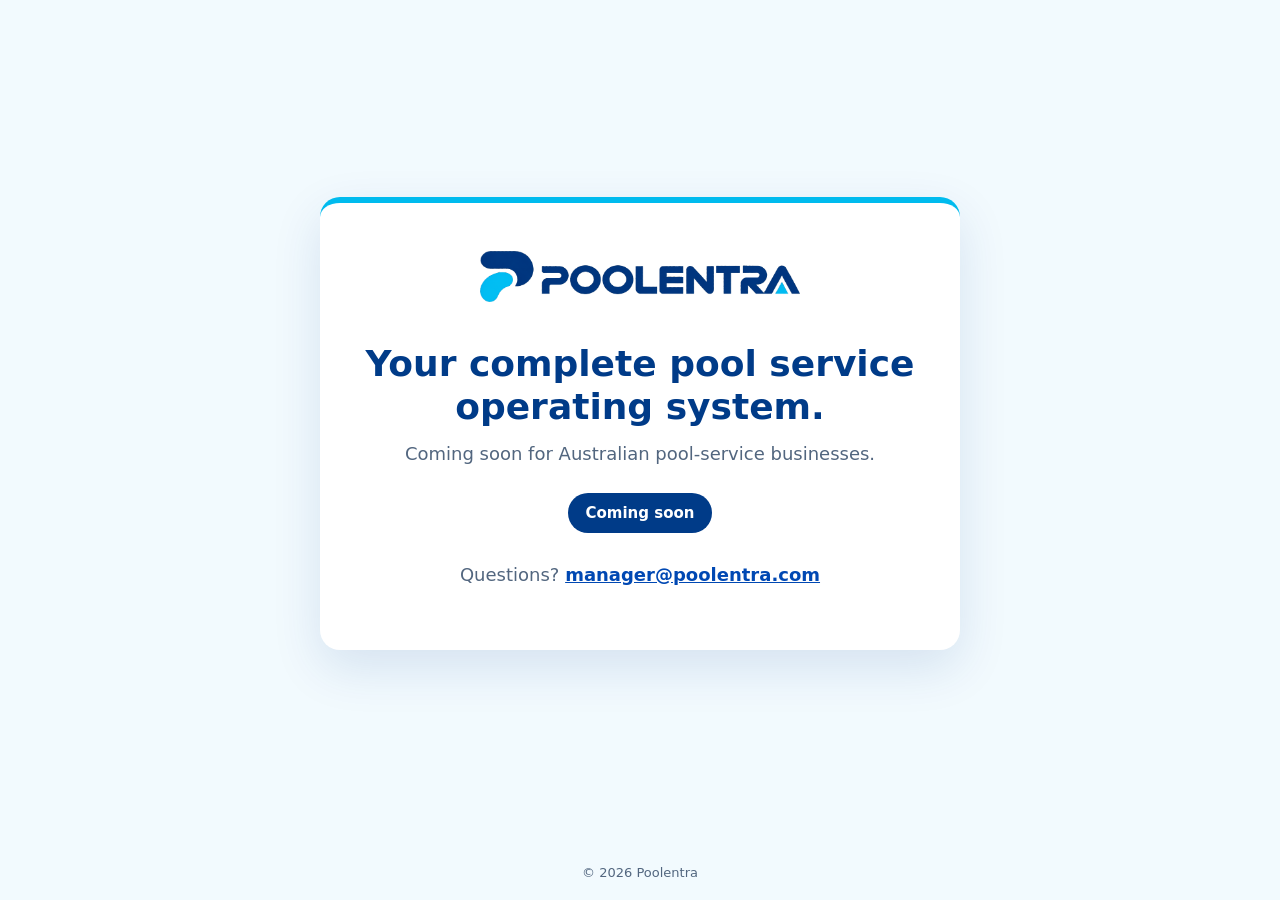
==== index.html @ ff0cc48a "Coming-soon page for poolentra.com.au Co-Authored-By: Claude Opus 5.5 <noreply@anthropic.com>" ====
<!doctype html>
<html lang="en-AU">
  <head>
    <meta charset="utf-8" />
    <meta name="viewport" content="width=device-width, initial-scale=1" />
    <meta name="robots" content="noindex, nofollow" />
    <title>Poolentra — Coming soon</title>
    <meta
      name="description"
      content="Poolentra, the complete pool service operating system, is coming soon for Australian pool-service businesses."
    />
    <link rel="icon" type="image/png" href="poolentra-favicon.png" />
    <style>
      :root {
        --navy: #003b88;
        --blue: #0048b3;
        --cyan: #00bbee;
        --ink: #132743;
        --muted: #52667f;
        --mist: #f2fafe;
        --white: #fff;
      }
      * {
        box-sizing: border-box;
      }
      html,
      body {
        height: 100%;
      }
      body {
        margin: 0;
        color: var(--ink);
        background: var(--mist);
        font-family: Inter, ui-sans-serif, system-ui, -apple-system, BlinkMacSystemFont,
          'Segoe UI', sans-serif;
        line-height: 1.6;
        display: flex;
        flex-direction: column;
      }
      main {
        flex: 1;
        display: flex;
        align-items: center;
        justify-content: center;
        padding: 40px 16px;
      }
      .card {
        width: 100%;
        max-width: 640px;
        background: var(--white);
        border-radius: 20px;
        border-top: 6px solid var(--cyan);
        box-shadow: 0 18px 50px rgba(0, 59, 136, 0.12);
        padding: 48px 40px;
        text-align: center;
      }
      .logo {
        width: 100%;
        max-width: 320px;
        height: auto;
      }
      h1 {
        color: var(--navy);
        font-size: clamp(26px, 5vw, 36px);
        line-height: 1.2;
        margin: 32px 0 12px;
      }
      p {
        margin: 0 0 12px;
        font-size: 18px;
        color: var(--muted);
      }
      .soon {
        display: inline-block;
        margin: 12px 0 28px;
        padding: 8px 18px;
        border-radius: 999px;
        background: var(--navy);
        color: var(--white);
        font-weight: 700;
        font-size: 15px;
      }
      a {
        color: var(--blue);
        font-weight: 700;
      }
      a:focus-visible {
        outline: 3px solid var(--cyan);
        outline-offset: 3px;
      }
      footer {
        text-align: center;
        font-size: 13px;
        color: var(--muted);
        padding: 16px;
      }
      @media (max-width: 480px) {
        .card {
          padding: 36px 22px;
        }
        p {
          font-size: 16px;
        }
      }
    </style>
  </head>
  <body>
    <main>
      <div class="card">
        <img class="logo" src="poolentra-logo.png" alt="Poolentra" width="1976" height="314" />
        <h1>Your complete pool service operating system.</h1>
        <p>Coming soon for Australian pool-service businesses.</p>
        <span class="soon">Coming soon</span>
        <p>Questions? <a href="mailto:manager@poolentra.com">manager@poolentra.com</a></p>
      </div>
    </main>
    <footer>© 2026 Poolentra</footer>
  </body>
</html>
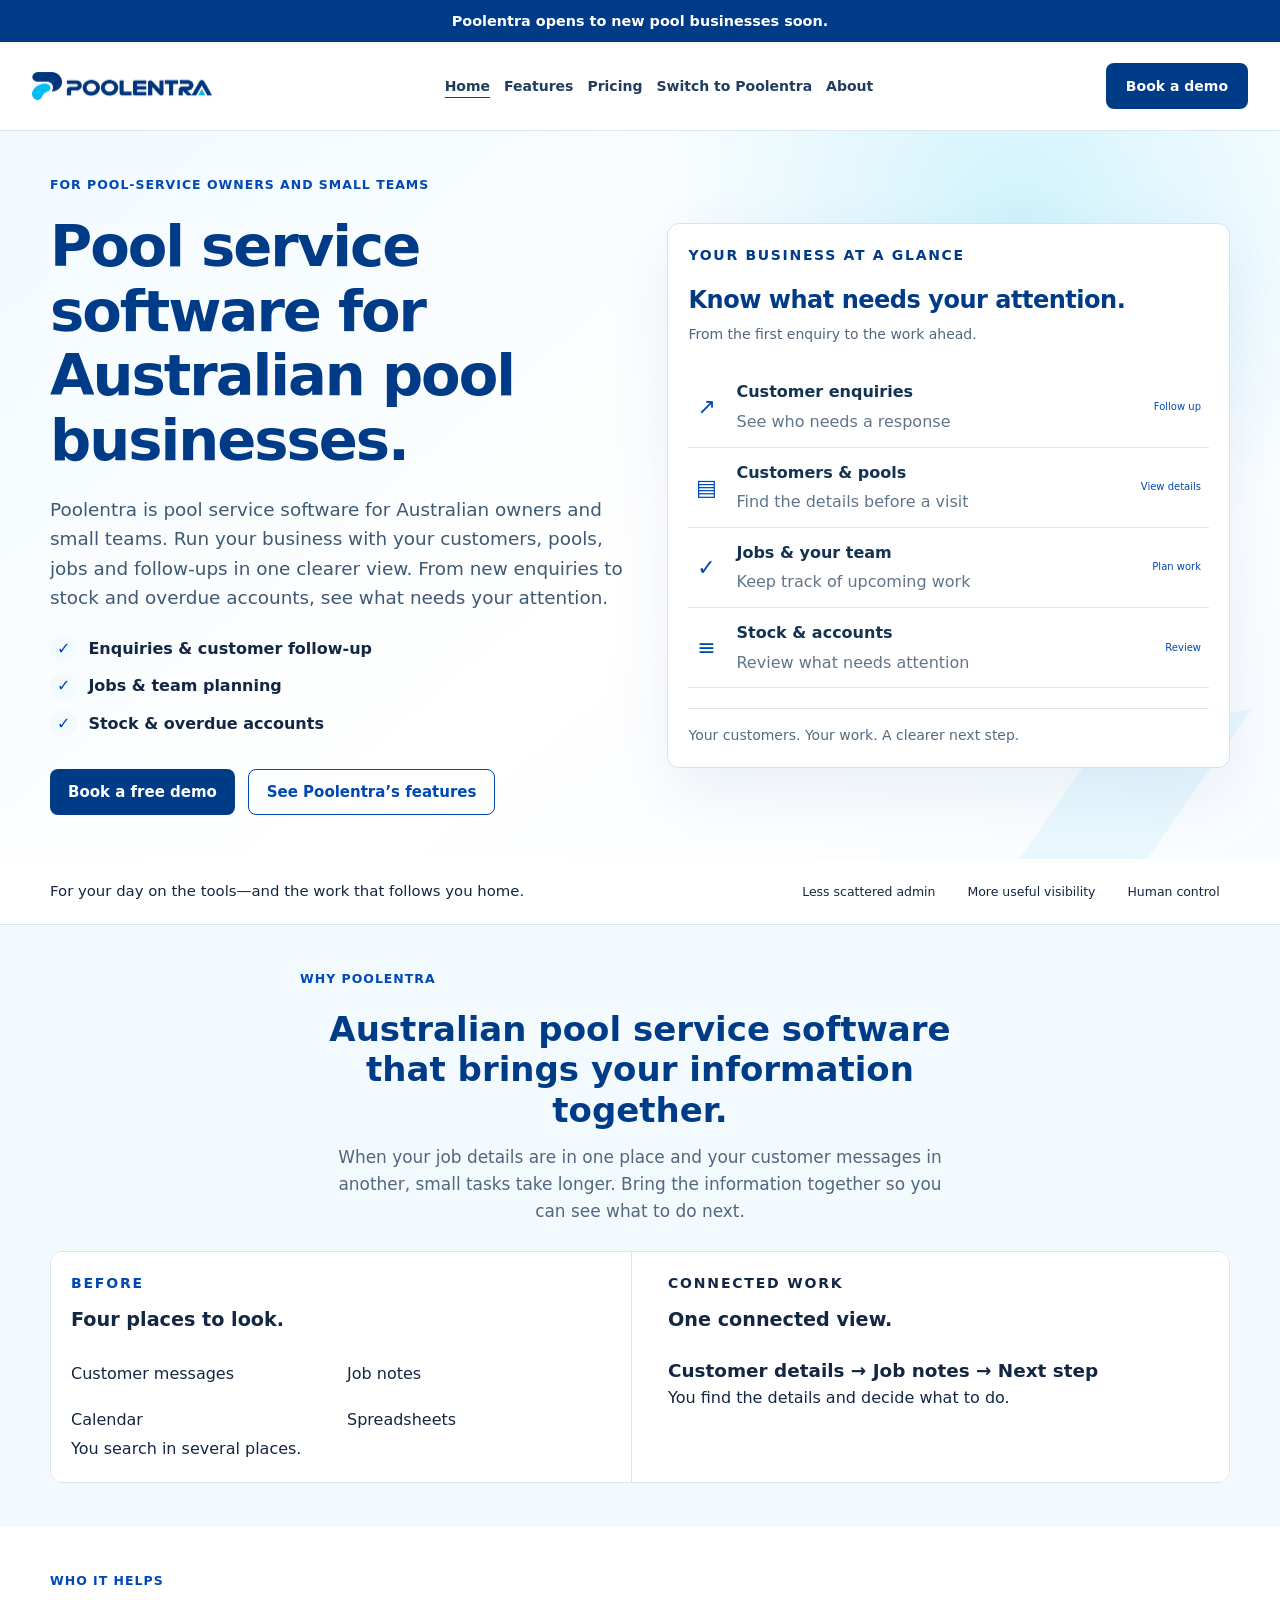
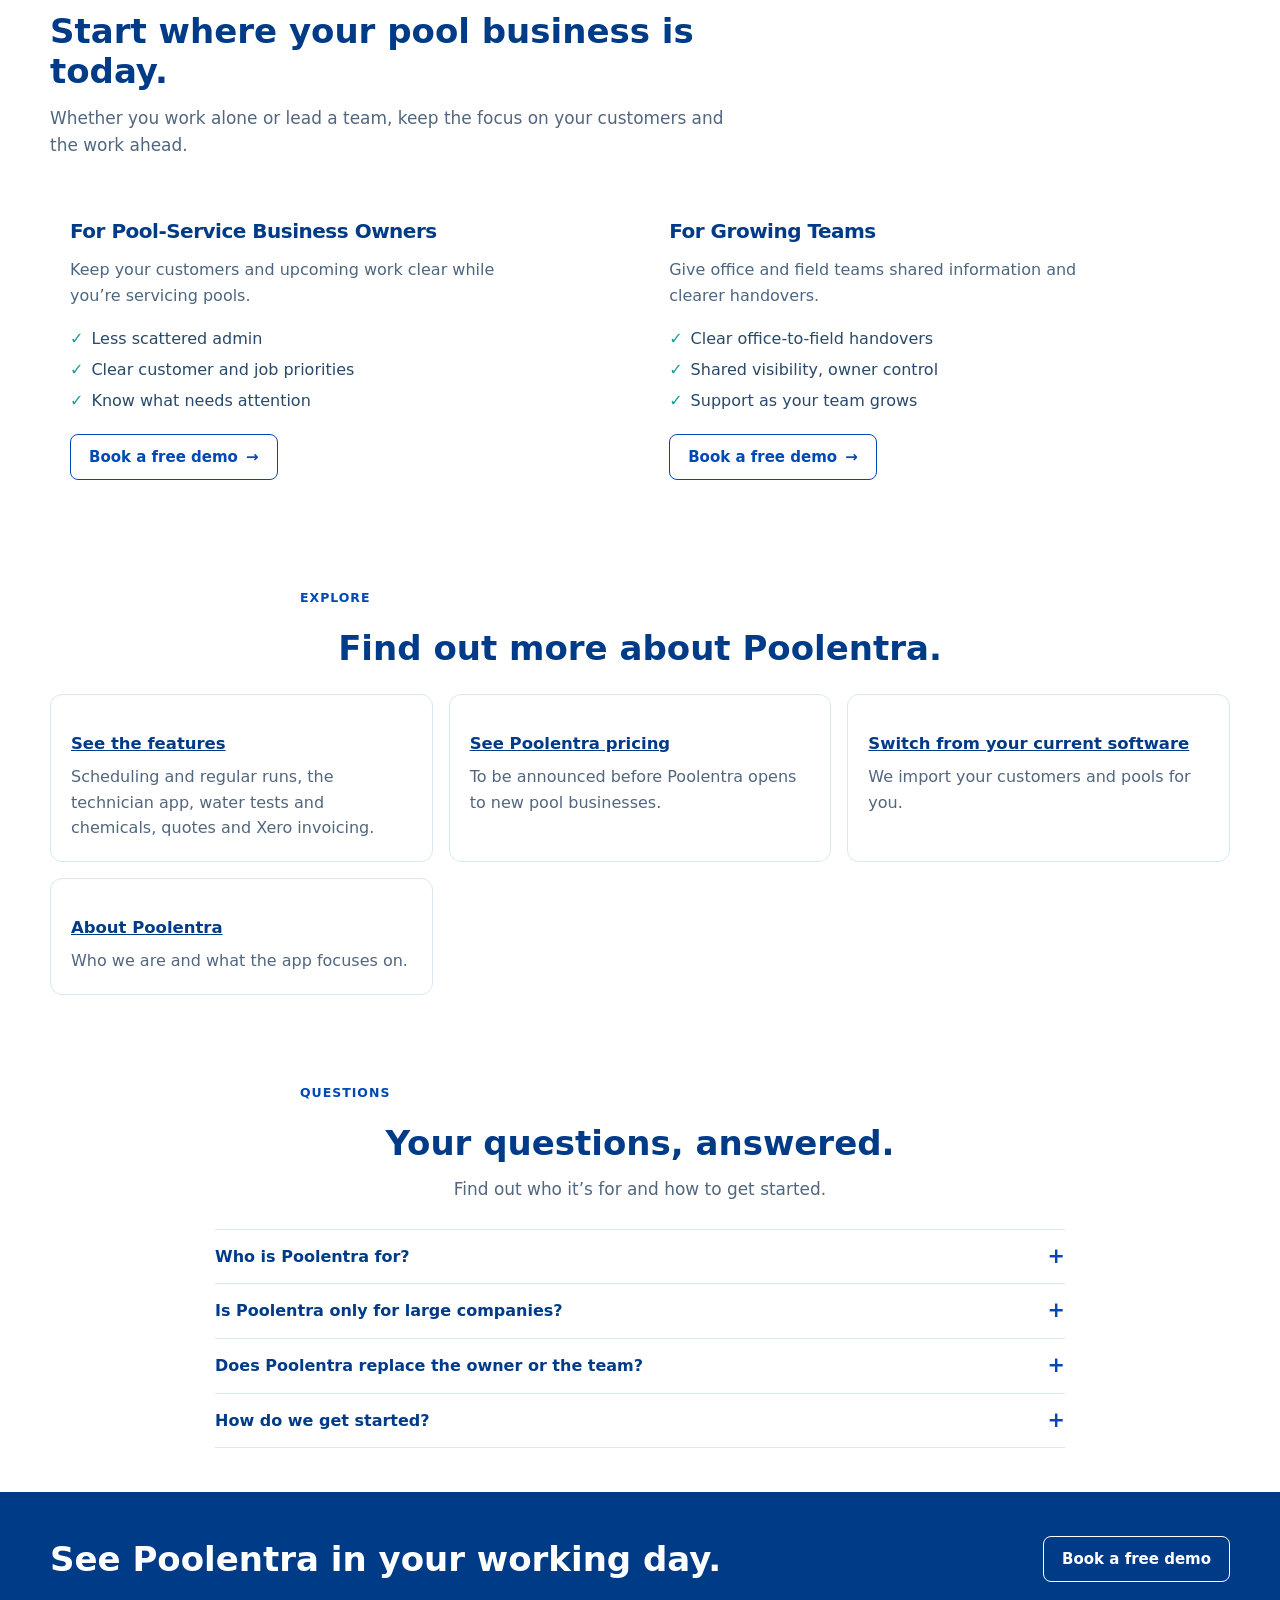
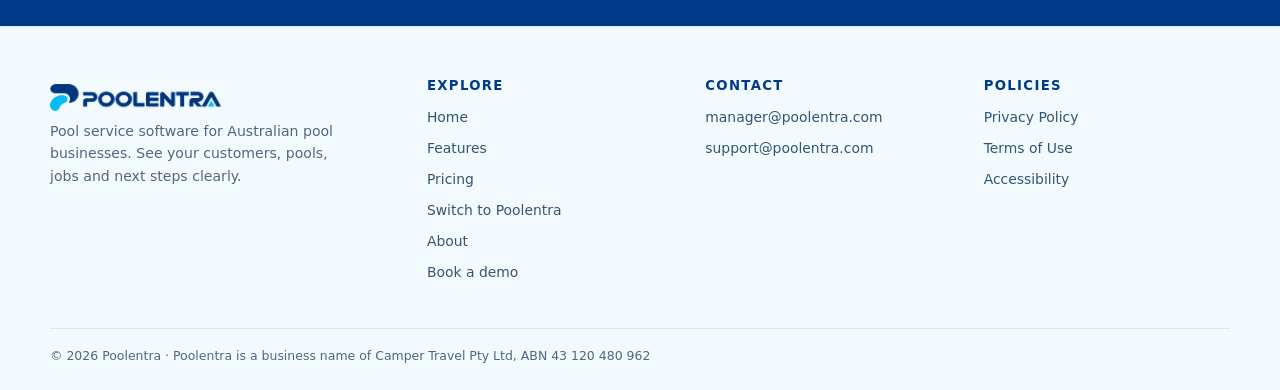
==== commit d9b669d9: "Publish the Poolentra sales website (poolverse-core PR 557) Replaces the coming-soon page with the p" ====
--- a/index.html
+++ b/index.html
@@ -1,119 +1 @@
-<!doctype html>
-<html lang="en-AU">
-  <head>
-    <meta charset="utf-8" />
-    <meta name="viewport" content="width=device-width, initial-scale=1" />
-    <meta name="robots" content="noindex, nofollow" />
-    <title>Poolentra — Coming soon</title>
-    <meta
-      name="description"
-      content="Poolentra, the complete pool service operating system, is coming soon for Australian pool-service businesses."
-    />
-    <link rel="icon" type="image/png" href="poolentra-favicon.png" />
-    <style>
-      :root {
-        --navy: #003b88;
-        --blue: #0048b3;
-        --cyan: #00bbee;
-        --ink: #132743;
-        --muted: #52667f;
-        --mist: #f2fafe;
-        --white: #fff;
-      }
-      * {
-        box-sizing: border-box;
-      }
-      html,
-      body {
-        height: 100%;
-      }
-      body {
-        margin: 0;
-        color: var(--ink);
-        background: var(--mist);
-        font-family: Inter, ui-sans-serif, system-ui, -apple-system, BlinkMacSystemFont,
-          'Segoe UI', sans-serif;
-        line-height: 1.6;
-        display: flex;
-        flex-direction: column;
-      }
-      main {
-        flex: 1;
-        display: flex;
-        align-items: center;
-        justify-content: center;
-        padding: 40px 16px;
-      }
-      .card {
-        width: 100%;
-        max-width: 640px;
-        background: var(--white);
-        border-radius: 20px;
-        border-top: 6px solid var(--cyan);
-        box-shadow: 0 18px 50px rgba(0, 59, 136, 0.12);
-        padding: 48px 40px;
-        text-align: center;
-      }
-      .logo {
-        width: 100%;
-        max-width: 320px;
-        height: auto;
-      }
-      h1 {
-        color: var(--navy);
-        font-size: clamp(26px, 5vw, 36px);
-        line-height: 1.2;
-        margin: 32px 0 12px;
-      }
-      p {
-        margin: 0 0 12px;
-        font-size: 18px;
-        color: var(--muted);
-      }
-      .soon {
-        display: inline-block;
-        margin: 12px 0 28px;
-        padding: 8px 18px;
-        border-radius: 999px;
-        background: var(--navy);
-        color: var(--white);
-        font-weight: 700;
-        font-size: 15px;
-      }
-      a {
-        color: var(--blue);
-        font-weight: 700;
-      }
-      a:focus-visible {
-        outline: 3px solid var(--cyan);
-        outline-offset: 3px;
-      }
-      footer {
-        text-align: center;
-        font-size: 13px;
-        color: var(--muted);
-        padding: 16px;
-      }
-      @media (max-width: 480px) {
-        .card {
-          padding: 36px 22px;
-        }
-        p {
-          font-size: 16px;
-        }
-      }
-    </style>
-  </head>
-  <body>
-    <main>
-      <div class="card">
-        <img class="logo" src="poolentra-logo.png" alt="Poolentra" width="1976" height="314" />
-        <h1>Your complete pool service operating system.</h1>
-        <p>Coming soon for Australian pool-service businesses.</p>
-        <span class="soon">Coming soon</span>
-        <p>Questions? <a href="mailto:manager@poolentra.com">manager@poolentra.com</a></p>
-      </div>
-    </main>
-    <footer>© 2026 Poolentra</footer>
-  </body>
-</html>
+<!DOCTYPE html><html lang="en-AU"> <head><meta charset="UTF-8"><meta name="viewport" content="width=device-width, initial-scale=1.0"><title>Pool service software for Australian pool businesses | Poolentra</title><meta name="description" content="Poolentra is pool service software for Australian pool businesses, keeping customers, pools, jobs, technicians and follow-ups in one clear view. Book a free demo to see it."><link rel="canonical" href="https://poolentra.com.au/"><meta name="theme-color" content="#003B88"><link rel="icon" type="image/png" sizes="192x192" href="/poolentra-icon-192.png"><link rel="icon" type="image/png" sizes="48x48" href="/poolentra-icon-48.png"><link rel="apple-touch-icon" sizes="180x180" href="/apple-touch-icon.png"><meta property="og:type" content="website"><meta property="og:site_name" content="Poolentra"><meta property="og:locale" content="en_AU"><meta property="og:title" content="Pool service software for Australian pool businesses | Poolentra"><meta property="og:description" content="Poolentra is pool service software for Australian pool businesses, keeping customers, pools, jobs, technicians and follow-ups in one clear view. Book a free demo to see it."><meta property="og:url" content="https://poolentra.com.au/"><meta property="og:image" content="https://poolentra.com.au/poolentra-share.png"><meta property="og:image:width" content="1200"><meta property="og:image:height" content="630"><meta property="og:image:alt" content="Poolentra: pool service software for Australian pool businesses"><meta name="twitter:card" content="summary_large_image"><meta name="twitter:title" content="Pool service software for Australian pool businesses | Poolentra"><meta name="twitter:description" content="Poolentra is pool service software for Australian pool businesses, keeping customers, pools, jobs, technicians and follow-ups in one clear view. Book a free demo to see it."><meta name="twitter:image" content="https://poolentra.com.au/poolentra-share.png"><link rel="stylesheet" href="/styles.css"><link rel="stylesheet" href="/navigation.css"><link rel="stylesheet" href="/marketing.css"><script type="application/ld+json">{"@context":"https://schema.org","@type":"WebSite","name":"Poolentra","url":"https://poolentra.com.au/"}</script><script type="application/ld+json">{"@context":"https://schema.org","@type":"Organization","name":"Poolentra","url":"https://poolentra.com.au/","logo":"https://poolentra.com.au/poolentra-icon-192.png","description":"Pool service software for Australian pool businesses: customers, pools, scheduling, technicians, chemicals, quotes and invoicing in one place.","email":"manager@poolentra.com","contactPoint":[{"@type":"ContactPoint","contactType":"sales","email":"manager@poolentra.com","areaServed":"AU","availableLanguage":"en-AU"},{"@type":"ContactPoint","contactType":"customer support","email":"support@poolentra.com","areaServed":"AU","availableLanguage":"en-AU"}],"legalName":"Camper Travel Pty Ltd","taxID":"43 120 480 962"}</script></head> <body> <a class="skip-link" href="#top">Skip to content</a> <div class="launch-notice" role="note">Poolentra opens to new pool businesses soon.</div> <header class="review-header"> <div class="review-header-inner"> <a class="review-brand" href="/" aria-label="Poolentra home"><img src="/poolentra-logo.webp" alt="Poolentra" width="180" height="28"></a> <nav class="review-nav" aria-label="Primary navigation"><a href="/" aria-current="page">Home</a><a href="/features/">Features</a><a href="/pricing/">Pricing</a><a href="/switch-to-poolentra/">Switch to Poolentra</a><a href="/about/">About</a></nav> <a class="btn btn-primary review-cta" href="/book-a-demo/">Book a demo</a> <button class="review-toggle" type="button" aria-expanded="false" aria-controls="review-mobile">Menu <span aria-hidden="true">☰</span></button> </div> <nav id="review-mobile" class="review-mobile" aria-label="Mobile navigation" hidden><a href="/" aria-current="page">Home</a><a href="/features/">Features</a><a href="/pricing/">Pricing</a><a href="/switch-to-poolentra/">Switch to Poolentra</a><a href="/about/">About</a><a class="btn btn-primary" href="/book-a-demo/">Book a demo</a></nav> </header> <main id="top">  <section class="hero"><div class="hero-grid"> <div><div class="eyebrow">For pool-service owners and small teams</div><h1>Pool service software for Australian pool businesses.</h1><p class="hero-copy">Poolentra is pool service software for Australian owners and small teams. Run your business with your customers, pools, jobs and follow-ups in one clearer view. From new enquiries to stock and overdue accounts, see what needs your attention.</p><ul class="hero-features"><li>Enquiries &amp; customer follow-up</li><li>Jobs &amp; team planning</li><li>Stock &amp; overdue accounts</li></ul><div class="hero-actions"><a class="btn btn-primary" href="/book-a-demo/">Book a free demo</a><a class="btn btn-secondary" href="/features/">See Poolentra’s features</a></div></div> <figure class="operations-graphic business-overview" aria-labelledby="operations-title"><div class="graphic-top"><span class="graphic-brand">YOUR BUSINESS AT A GLANCE</span></div><figcaption id="operations-title">Know what needs your attention.</figcaption><p class="operations-sub">From the first enquiry to the work ahead.</p><div class="overview-row"><span class="overview-icon" aria-hidden="true">↗</span><div><strong>Customer enquiries</strong><small>See who needs a response</small></div><span class="overview-pill">Follow up</span></div><div class="overview-row"><span class="overview-icon" aria-hidden="true">▤</span><div><strong>Customers &amp; pools</strong><small>Find the details before a visit</small></div><span class="overview-pill">View details</span></div><div class="overview-row"><span class="overview-icon" aria-hidden="true">✓</span><div><strong>Jobs &amp; your team</strong><small>Keep track of upcoming work</small></div><span class="overview-pill">Plan work</span></div><div class="overview-row"><span class="overview-icon" aria-hidden="true">≡</span><div><strong>Stock &amp; accounts</strong><small>Review what needs attention</small></div><span class="overview-pill">Review</span></div><div class="overview-footer">Your customers. Your work. A clearer next step.</div></figure> </div></section> <div class="trust-strip"><div class="trust-strip-inner"><p>For your day on the tools—and the work that follows you home.</p><div class="trust-list"><span>Less scattered admin</span><span>More useful visibility</span><span>Human control</span></div></div></div> <section id="why" class="soft"><div class="section-inner"><div class="section-heading center"><div class="eyebrow">Why Poolentra</div><h2>Australian pool service software that brings your information together.</h2><p>When your job details are in one place and your customer messages in another, small tasks take longer. Bring the information together so you can see what to do next.</p></div><div class="before-after professional-comparison" role="group" aria-label="Scattered information compared with a connected view"><div class="before-panel"><span class="comparison-tag">BEFORE</span><div class="info-label">Four places to look.</div><div class="scattered-items"><span>Customer messages</span><span>Job notes</span><span>Calendar</span><span>Spreadsheets</span></div><p>You search in several places.</p></div><div class="after-panel"><span class="comparison-tag">CONNECTED WORK</span><div class="info-label">One connected view.</div><div class="connected-item"><strong>Customer details → Job notes → Next step</strong></div><p>You find the details and decide what to do.</p></div></div></div></section> <section id="audiences"><div class="section-inner"><div class="section-heading"><div class="eyebrow">Who it helps</div><h2>Start where your pool business is today.</h2><p>Whether you work alone or lead a team, keep the focus on your customers and the work ahead.</p></div><div class="audience-grid"> <article class="audience-card owner" id="pool-owners"><h3>For Pool-Service Business Owners</h3><p>Keep your customers and upcoming work clear while you’re servicing pools.</p><ul><li>Less scattered admin</li><li>Clear customer and job priorities</li><li>Know what needs attention</li></ul><a class="btn btn-secondary" href="/book-a-demo/">Book a free demo <span aria-hidden="true">→</span></a></article> <article class="audience-card team" id="growing-teams"><h3>For Growing Teams</h3><p>Give office and field teams shared information and clearer handovers.</p><ul><li>Clear office-to-field handovers</li><li>Shared visibility, owner control</li><li>Support as your team grows</li></ul><a class="btn btn-secondary" href="/book-a-demo/">Book a free demo <span aria-hidden="true">→</span></a></article> </div></div></section> <section id="explore" class="soft"><div class="section-inner"><div class="section-heading center"><div class="eyebrow">Explore</div><h2>Find out more about Poolentra.</h2></div><div class="solution-grid"><article class="solution-card"><h3><a href="/features/">See the features</a></h3><p>Scheduling and regular runs, the technician app, water tests and chemicals, quotes and Xero invoicing.</p></article><article class="solution-card"><h3><a href="/pricing/">See Poolentra pricing</a></h3><p>To be announced before Poolentra opens to new pool businesses.</p></article><article class="solution-card"><h3><a href="/switch-to-poolentra/">Switch from your current software</a></h3><p>We import your customers and pools for you.</p></article><article class="solution-card"><h3><a href="/about/">About Poolentra</a></h3><p>Who we are and what the app focuses on.</p></article></div></div></section> <section id="resources"><div class="section-inner"><div class="section-heading center"><div class="eyebrow">Questions</div><h2>Your questions, answered.</h2><p>Find out who it’s for and how to get started.</p></div><div class="faq-wrap"><details><summary>Who is Poolentra for?</summary><p>If you run a pool-service business on your own or with a small team in Australia, Poolentra is built for you.</p></details><details><summary>Is Poolentra only for large companies?</summary><p>No. You can be a solo operator or run a small team. The aim is to help you keep track of your work as your business grows.</p></details><details><summary>Does Poolentra replace the owner or the team?</summary><p>No. You and your team stay in charge. The aim is to give you clearer information so you can decide what to do next.</p></details><details><summary>How do we get started?</summary><p>Book a free demo. We’ll look at how you work today, agree your data import, setup, training and start date.</p></details></div></div></section> <section class="closing-demo" aria-labelledby="closing-title"><div class="section-inner"><h2 id="closing-title">See Poolentra in your working day.</h2><a class="btn btn-secondary" href="/book-a-demo/">Book a free demo</a></div></section>  </main> <footer><div class="footer-grid"><div><a class="brand" href="/" aria-label="Poolentra home"><img class="brand-logo" src="/poolentra-logo.webp" alt="Poolentra" width="170" height="27"></a><p>Pool service software for Australian pool businesses. See your customers, pools, jobs and next steps clearly.</p></div><div><h2 class="footer-heading">Explore</h2><a href="/">Home</a><a href="/features/">Features</a><a href="/pricing/">Pricing</a><a href="/switch-to-poolentra/">Switch to Poolentra</a><a href="/about/">About</a><a href="/book-a-demo/">Book a demo</a></div><div><h2 class="footer-heading">Contact</h2><a href="mailto:manager@poolentra.com">manager@poolentra.com</a><a href="mailto:support@poolentra.com">support@poolentra.com</a></div><div><h2 class="footer-heading">Policies</h2><a href="/privacy/">Privacy Policy</a><a href="/terms/">Terms of Use</a><a href="/accessibility/">Accessibility</a></div></div><div class="footer-bottom">© 2026 Poolentra · Poolentra is a business name of Camper Travel Pty Ltd, ABN 43 120 480 962</div></footer> <script src="/site.js" defer></script> <script src="/analytics.js" defer></script> </body> </html>
--- a/styles.css
+++ b/styles.css
@@ -0,0 +1,1362 @@
+/* Recovered from the selected ChatGPT comparison site's rendered stylesheet.
+   Messaging and animation-only rules omitted; review controls added below. */
+:root {
+  --navy: #003b88;
+  --blue: #0048b3;
+  --wave: #0052d6;
+  --cyan: #00bbee;
+  --ink: #132743;
+  --muted: #52667f;
+  --mist: #f2fafe;
+  --white: #fff;
+  --line: #d8e7f3;
+  --success: #159f97;
+  --shadow: 0 22px 60px rgba(0, 59, 136, 0.12);
+  --radius-lg: 12px;
+  --radius-md: 12px;
+  --max: 1180px;
+}
+* {
+  box-sizing: border-box;
+}
+html {
+  scroll-behavior: smooth;
+}
+body {
+  margin: 0;
+  color: var(--ink);
+  background: var(--white);
+  font-family:
+    Inter,
+    ui-sans-serif,
+    system-ui,
+    -apple-system,
+    BlinkMacSystemFont,
+    'Segoe UI',
+    sans-serif;
+  font-size: 16px;
+  line-height: 1.6;
+}
+a {
+  color: inherit;
+}
+button,
+input,
+select,
+textarea {
+  font: inherit;
+}
+button,
+a {
+  -webkit-tap-highlight-color: transparent;
+}
+:focus-visible {
+  outline: 3px solid var(--cyan);
+  outline-offset: 3px;
+}
+.comparison-bar {
+  background: var(--ink);
+  color: #e9f7ff;
+  font-size: 0.84rem;
+  letter-spacing: 0.01em;
+  padding: 0.62rem 1rem;
+  text-align: center;
+}
+.comparison-bar strong {
+  color: var(--cyan);
+}
+.site-header {
+  background: rgba(255, 255, 255, 0.94);
+  border-bottom: 1px solid rgba(216, 231, 243, 0.85);
+  position: sticky;
+  top: 0;
+  z-index: 20;
+  backdrop-filter: blur(14px);
+}
+.nav-wrap {
+  align-items: center;
+  display: flex;
+  gap: 1.25rem;
+  justify-content: space-between;
+  margin: auto;
+  max-width: 1600px;
+  min-height: 76px;
+  padding: 0.8rem 1.2rem;
+}
+.brand {
+  align-items: center;
+  color: var(--navy);
+  display: inline-flex;
+  font-size: 1.05rem;
+  font-weight: 850;
+  gap: 0.7rem;
+  letter-spacing: 0.13em;
+  text-decoration: none;
+  white-space: nowrap;
+}
+.brand-logo {
+  display: block;
+  height: 29px;
+  object-fit: contain;
+  width: auto;
+}
+footer .brand-logo {
+  height: 27px;
+}
+.desktop-nav {
+  flex: 1;
+  justify-content: center;
+  align-items: center;
+  display: flex;
+  gap: 1.05rem;
+}
+.desktop-nav a {
+  white-space: nowrap;
+  color: #2d4664;
+  font-size: 0.9rem;
+  font-weight: 700;
+  text-decoration: none;
+}
+.desktop-nav a:hover {
+  color: var(--blue);
+}
+.nav-cta {
+  flex-shrink: 0;
+  white-space: nowrap;
+}
+.menu-toggle {
+  background: transparent;
+  border: 1px solid var(--line);
+  border-radius: 10px;
+  color: var(--navy);
+  cursor: pointer;
+  display: none;
+  font-size: 1.15rem;
+  height: 42px;
+  width: 42px;
+}
+.mobile-nav {
+  background: #fff;
+  border-top: 1px solid var(--line);
+  display: none;
+  padding: 0.6rem 1.2rem 1rem;
+}
+.mobile-nav.open {
+  display: grid;
+}
+.mobile-nav a {
+  padding: 0.7rem 0;
+  text-decoration: none;
+  font-weight: 700;
+}
+.btn {
+  align-items: center;
+  border: 0;
+  border-radius: 8px;
+  cursor: pointer;
+  display: inline-flex;
+  font-weight: 600;
+  gap: 0.5rem;
+  justify-content: center;
+  min-height: 44px;
+  padding: 10px 18px;
+  text-decoration: none;
+  transition:
+    transform 0.2s ease,
+    box-shadow 0.2s ease,
+    background 0.2s ease;
+}
+.btn:hover {
+  box-shadow: 0 10px 24px rgba(0, 59, 136, 0.16);
+  transform: translateY(-2px);
+}
+.btn-primary {
+  background: var(--navy);
+  color: #fff;
+}
+.btn-primary:hover {
+  background: var(--navy);
+}
+.btn-secondary {
+  background: #e7f7fd;
+  color: var(--navy);
+}
+.hero {
+  background:
+    radial-gradient(circle at 80% 12%, rgba(0, 187, 238, 0.18), transparent 30%),
+    linear-gradient(140deg, #f2fafe 0%, #fff 55%, #f8fcff 100%);
+  overflow: hidden;
+  padding: 5.7rem 1.2rem 5rem;
+  position: relative;
+}
+.hero::after {
+  background: linear-gradient(
+    135deg,
+    transparent 40%,
+    rgba(0, 187, 238, 0.1) 40%,
+    rgba(0, 187, 238, 0.1) 60%,
+    transparent 60%
+  );
+  bottom: -100px;
+  content: '';
+  height: 220px;
+  opacity: 0.7;
+  position: absolute;
+  right: -70px;
+  transform: rotate(-10deg);
+  width: 520px;
+}
+.hero-grid {
+  align-items: center;
+  display: grid;
+  gap: 4rem;
+  grid-template-columns: minmax(0, 1.02fr) minmax(420px, 0.98fr);
+  margin: auto;
+  max-width: var(--max);
+  position: relative;
+  z-index: 1;
+}
+.eyebrow {
+  align-items: center;
+  color: var(--blue);
+  display: flex;
+  font-size: 0.78rem;
+  font-weight: 850;
+  gap: 0.55rem;
+  letter-spacing: 0.12em;
+  margin-bottom: 1.25rem;
+  text-transform: uppercase;
+}
+.eyebrow::before {
+  background: var(--cyan);
+  border-radius: 50%;
+  content: '';
+  height: 9px;
+  width: 9px;
+}
+h1,
+h2,
+h3,
+p {
+  margin-top: 0;
+}
+h1 {
+  color: var(--navy);
+  font-size: clamp(2.6rem, 5.5vw, 5.1rem);
+  letter-spacing: -0.055em;
+  line-height: 0.99;
+  margin-bottom: 1.35rem;
+  max-width: 720px;
+}
+.hero-copy {
+  color: #3f5873;
+  font-size: 1.15rem;
+  max-width: 610px;
+}
+.hero-actions {
+  display: flex;
+  flex-wrap: wrap;
+  gap: 0.8rem;
+  margin-top: 2rem;
+}
+.hero-note {
+  color: #647992;
+  font-size: 0.86rem;
+  margin: 1rem 0 0;
+}
+.view-card {
+  background: rgba(255, 255, 255, 0.88);
+  border: 1px solid rgba(255, 255, 255, 0.95);
+  border-radius: 30px;
+  box-shadow: var(--shadow);
+  overflow: hidden;
+  padding: 1rem;
+  transform: rotate(1.3deg);
+}
+.view-shell {
+  background: #edf7fc;
+  border-radius: 22px;
+  padding: 1rem;
+}
+.view-top {
+  align-items: center;
+  display: flex;
+  justify-content: space-between;
+  margin-bottom: 1rem;
+}
+.view-title {
+  color: var(--navy);
+  font-size: 1rem;
+  font-weight: 850;
+}
+.status-pill {
+  align-items: center;
+  background: #e4f7f5;
+  border-radius: 999px;
+  color: #087c76;
+  display: inline-flex;
+  font-size: 0.7rem;
+  font-weight: 800;
+  gap: 0.35rem;
+  padding: 0.35rem 0.6rem;
+}
+.status-dot {
+  background: var(--success);
+  border-radius: 50%;
+  height: 7px;
+  width: 7px;
+}
+.view-grid {
+  display: grid;
+  gap: 0.7rem;
+  grid-template-columns: repeat(2, 1fr);
+}
+.mini-card {
+  background: #fff;
+  border: 1px solid #dbeaf3;
+  border-radius: 16px;
+  min-height: 118px;
+  padding: 0.9rem;
+}
+.mini-card.wide {
+  grid-column: span 2;
+  min-height: 105px;
+}
+.mini-label {
+  color: #6d8197;
+  font-size: 0.73rem;
+  font-weight: 800;
+  text-transform: uppercase;
+}
+.mini-value {
+  color: var(--navy);
+  font-size: 1.05rem;
+  font-weight: 850;
+  margin: 0.4rem 0 0.25rem;
+}
+.mini-copy {
+  color: #60758a;
+  font-size: 0.8rem;
+  line-height: 1.35;
+}
+.progress {
+  background: #dcecf4;
+  border-radius: 999px;
+  height: 7px;
+  margin-top: 0.7rem;
+  overflow: hidden;
+}
+.progress span {
+  background: linear-gradient(90deg, var(--blue), var(--cyan));
+  border-radius: inherit;
+  display: block;
+  height: 100%;
+  width: 68%;
+}
+.view-footer {
+  color: #71849a;
+  font-size: 0.78rem;
+  padding: 0.8rem 0.2rem 0.1rem;
+  text-align: center;
+}
+.trust-strip {
+  background: var(--navy);
+  color: #fff;
+  padding: 1.05rem 1.2rem;
+}
+.trust-strip-inner {
+  align-items: center;
+  display: flex;
+  gap: 2rem;
+  justify-content: space-between;
+  margin: auto;
+  max-width: var(--max);
+}
+.trust-strip p {
+  color: #d7ecf7;
+  font-size: 0.93rem;
+  margin: 0;
+}
+.trust-list {
+  display: flex;
+  flex-wrap: wrap;
+  gap: 0.7rem;
+  justify-content: flex-end;
+}
+.trust-list span {
+  border: 1px solid rgba(255, 255, 255, 0.24);
+  border-radius: 999px;
+  color: #fff;
+  font-size: 0.78rem;
+  padding: 0.34rem 0.65rem;
+}
+section {
+  padding: 6rem 1.2rem;
+}
+.section-inner {
+  margin: auto;
+  max-width: var(--max);
+}
+.section-heading {
+  max-width: 680px;
+}
+.section-heading h2 {
+  color: var(--navy);
+  font-size: clamp(2rem, 4vw, 3.25rem);
+  letter-spacing: -0.045em;
+  line-height: 1.04;
+  margin-bottom: 1rem;
+}
+.section-heading p {
+  color: var(--muted);
+  font-size: 1.06rem;
+}
+.section-heading.center {
+  margin: 0 auto 2.7rem;
+  text-align: center;
+}
+.section-heading.center p {
+  margin-left: auto;
+  margin-right: auto;
+  max-width: 620px;
+}
+.soft {
+  background: var(--mist);
+}
+.blue-section {
+  background: linear-gradient(135deg, var(--navy), #0052d6);
+  color: #fff;
+}
+.blue-section .section-heading h2,
+.blue-section h3 {
+  color: #fff;
+}
+.blue-section .section-heading p {
+  color: #d7ebf6;
+}
+.problem-grid {
+  display: grid;
+  gap: 1rem;
+  grid-template-columns: repeat(4, 1fr);
+  margin-top: 2.3rem;
+}
+.problem-card {
+  background: #fff;
+  border: 1px solid var(--line);
+  border-radius: var(--radius-md);
+  padding: 1.25rem;
+}
+.problem-number {
+  color: var(--cyan);
+  font-size: 1.3rem;
+  font-weight: 900;
+}
+.problem-card h3 {
+  color: var(--navy);
+  font-size: 1.05rem;
+  margin: 0.7rem 0 0.4rem;
+}
+.problem-card p {
+  color: var(--muted);
+  font-size: 0.9rem;
+  margin-bottom: 0;
+}
+.audience-grid {
+  display: grid;
+  gap: 1.15rem;
+  grid-template-columns: repeat(2, 1fr);
+  margin-top: 2.25rem;
+}
+.audience-card {
+  border-radius: var(--radius-lg);
+  min-height: 290px;
+  overflow: hidden;
+  padding: 2rem;
+  position: relative;
+}
+.audience-card.owner {
+  background: linear-gradient(140deg, #e5f8fd, #f7fcff);
+}
+.audience-card.team {
+  background: linear-gradient(140deg, #e8efff, #f7faff);
+}
+.audience-card::after {
+  border: 1px solid rgba(0, 72, 179, 0.15);
+  border-radius: 50%;
+  content: '';
+  height: 240px;
+  position: absolute;
+  right: -60px;
+  top: -80px;
+  width: 240px;
+}
+.audience-card h3 {
+  color: var(--navy);
+  font-size: 1.55rem;
+  letter-spacing: -0.025em;
+  margin-bottom: 0.6rem;
+  position: relative;
+  z-index: 1;
+}
+.audience-card p {
+  color: #4d6680;
+  max-width: 460px;
+  position: relative;
+  z-index: 1;
+}
+.audience-card ul {
+  color: #284969;
+  display: grid;
+  gap: 0.35rem;
+  list-style: none;
+  margin: 1.1rem 0 0;
+  padding: 0;
+  position: relative;
+  z-index: 1;
+}
+.audience-card li::before {
+  color: var(--success);
+  content: '✓';
+  font-weight: 900;
+  margin-right: 0.5rem;
+}
+.audience-card .btn {
+  margin-top: 1.25rem;
+  position: relative;
+  z-index: 1;
+}
+.solution-grid {
+  display: grid;
+  gap: 1rem;
+  grid-template-columns: repeat(4, 1fr);
+  margin-top: 2.3rem;
+}
+.solution-card {
+  background: #fff;
+  border: 1px solid var(--line);
+  border-radius: var(--radius-md);
+  min-height: 215px;
+  padding: 1.3rem;
+  transition:
+    transform 0.2s ease,
+    box-shadow 0.2s ease;
+}
+.solution-card:hover {
+  box-shadow: 0 15px 32px rgba(0, 59, 136, 0.09);
+  transform: translateY(-4px);
+}
+.solution-icon {
+  align-items: center;
+  background: #e7f7fd;
+  border-radius: 12px;
+  color: var(--blue);
+  display: flex;
+  font-size: 1.3rem;
+  height: 42px;
+  justify-content: center;
+  width: 42px;
+}
+.solution-card h3 {
+  color: var(--navy);
+  font-size: 1.03rem;
+  margin: 1rem 0 0.42rem;
+}
+.solution-card p {
+  color: var(--muted);
+  font-size: 0.88rem;
+  margin-bottom: 0;
+}
+.how-grid {
+  align-items: start;
+  display: grid;
+  gap: 1rem;
+  grid-template-columns: repeat(4, 1fr);
+  margin-top: 2.5rem;
+}
+.step {
+  position: relative;
+}
+.step:not(:last-child)::after {
+  background: linear-gradient(90deg, var(--cyan), transparent);
+  content: '';
+  height: 2px;
+  left: calc(100% + 0.2rem);
+  position: absolute;
+  top: 23px;
+  width: calc(100% - 1.8rem);
+}
+.step-number {
+  align-items: center;
+  background: #dff6fc;
+  border: 4px solid #fff;
+  border-radius: 50%;
+  box-shadow: 0 0 0 1px #b7dfed;
+  color: var(--navy);
+  display: flex;
+  font-weight: 900;
+  height: 48px;
+  justify-content: center;
+  margin-bottom: 1rem;
+  position: relative;
+  width: 48px;
+  z-index: 1;
+}
+.step h3 {
+  color: var(--navy);
+  font-size: 1.05rem;
+}
+.step p {
+  color: var(--muted);
+  font-size: 0.9rem;
+  max-width: 230px;
+}
+.platform-grid {
+  align-items: center;
+  display: grid;
+  gap: 3.5rem;
+  grid-template-columns: 0.95fr 1.05fr;
+  margin-top: 2.5rem;
+}
+.platform-list {
+  display: grid;
+  gap: 0.8rem;
+}
+.platform-row {
+  align-items: center;
+  background: rgba(255, 255, 255, 0.1);
+  border: 1px solid rgba(255, 255, 255, 0.2);
+  border-radius: 15px;
+  display: flex;
+  gap: 0.8rem;
+  justify-content: space-between;
+  padding: 0.85rem 1rem;
+}
+.platform-row strong {
+  font-size: 0.94rem;
+}
+.platform-row span {
+  background: rgba(255, 255, 255, 0.15);
+  border-radius: 999px;
+  color: #dff8ff;
+  font-size: 0.72rem;
+  font-weight: 800;
+  padding: 0.27rem 0.5rem;
+  white-space: nowrap;
+}
+.platform-copy p {
+  color: #d7ebf6;
+}
+.platform-copy .note {
+  border-left: 3px solid var(--cyan);
+  color: #fff;
+  font-size: 0.9rem;
+  margin-top: 1.5rem;
+  padding-left: 1rem;
+}
+.pricing-grid {
+  display: grid;
+  gap: 1rem;
+  grid-template-columns: repeat(3, 1fr);
+  margin-top: 2.5rem;
+}
+.price-card {
+  background: #fff;
+  border: 1px solid var(--line);
+  border-radius: var(--radius-lg);
+  display: flex;
+  flex-direction: column;
+  min-height: 330px;
+  padding: 1.5rem;
+}
+.price-card.featured {
+  border: 2px solid var(--blue);
+  box-shadow: 0 16px 36px rgba(0, 72, 179, 0.13);
+  transform: translateY(-8px);
+}
+.price-label {
+  color: var(--blue);
+  font-size: 0.73rem;
+  font-weight: 850;
+  letter-spacing: 0.1em;
+  text-transform: uppercase;
+}
+.price-card h3 {
+  color: var(--navy);
+  font-size: 1.45rem;
+  letter-spacing: -0.025em;
+  margin: 0.55rem 0 0.4rem;
+}
+.price-card p {
+  color: var(--muted);
+  font-size: 0.9rem;
+}
+.price-status {
+  align-items: center;
+  background: #e7f7fd;
+  border-radius: 999px;
+  color: var(--blue);
+  display: inline-flex;
+  font-size: 0.78rem;
+  font-weight: 850;
+  gap: 0.35rem;
+  margin: 0.4rem 0 1rem;
+  padding: 0.4rem 0.65rem;
+  width: fit-content;
+}
+.price-status::before {
+  background: var(--cyan);
+  border-radius: 50%;
+  content: '';
+  height: 7px;
+  width: 7px;
+}
+.price-card ul {
+  color: #345572;
+  display: grid;
+  gap: 0.45rem;
+  list-style: none;
+  margin: 0 0 1.2rem;
+  padding: 0;
+}
+.price-card li::before {
+  color: var(--success);
+  content: '✓';
+  font-weight: 900;
+  margin-right: 0.5rem;
+}
+.price-card .btn {
+  margin-top: auto;
+  width: 100%;
+}
+.pricing-note {
+  background: #fff;
+  border: 1px solid var(--line);
+  border-radius: var(--radius-md);
+  color: var(--muted);
+  margin: 1.2rem auto 0;
+  max-width: 850px;
+  padding: 1rem 1.2rem;
+  text-align: center;
+}
+.trust-grid {
+  display: grid;
+  gap: 1rem;
+  grid-template-columns: repeat(4, 1fr);
+  margin-top: 2.5rem;
+}
+.trust-card {
+  background: #fff;
+  border: 1px solid var(--line);
+  border-radius: var(--radius-md);
+  padding: 1.35rem;
+}
+.trust-card h3 {
+  color: var(--navy);
+  font-size: 1.02rem;
+  margin: 0.9rem 0 0.45rem;
+}
+.trust-card p {
+  color: var(--muted);
+  font-size: 0.89rem;
+  margin: 0;
+}
+.trust-card .big-icon {
+  color: var(--blue);
+  font-size: 1.6rem;
+}
+.evidence-grid {
+  display: grid;
+  gap: 1rem;
+  grid-template-columns: repeat(3, 1fr);
+  margin-top: 2.4rem;
+}
+.evidence-card {
+  background: #fff;
+  border-radius: var(--radius-md);
+  box-shadow: 0 10px 28px rgba(0, 59, 136, 0.08);
+  padding: 1.4rem;
+}
+.evidence-card .label {
+  color: var(--blue);
+  font-size: 0.72rem;
+  font-weight: 850;
+  letter-spacing: 0.1em;
+  text-transform: uppercase;
+}
+.evidence-card h3 {
+  color: var(--navy);
+  font-size: 1.13rem;
+  margin: 0.7rem 0 0.4rem;
+}
+.evidence-card p {
+  color: var(--muted);
+  font-size: 0.9rem;
+  margin: 0;
+}
+.faq-wrap {
+  display: grid;
+  gap: 0.8rem;
+  margin: 2.4rem auto 0;
+  max-width: 850px;
+}
+details {
+  background: #fff;
+  border: 1px solid var(--line);
+  border-radius: 14px;
+  padding: 1rem 1.15rem;
+}
+summary {
+  color: var(--navy);
+  cursor: pointer;
+  font-weight: 800;
+  list-style: none;
+  padding-right: 1.5rem;
+  position: relative;
+}
+summary::-webkit-details-marker {
+  display: none;
+}
+summary::after {
+  color: var(--blue);
+  content: '+';
+  font-size: 1.3rem;
+  position: absolute;
+  right: 0;
+  top: -0.25rem;
+}
+details[open] summary::after {
+  content: '−';
+}
+details p {
+  color: var(--muted);
+  font-size: 0.92rem;
+  margin: 0.75rem 0 0.1rem;
+}
+.about-grid {
+  align-items: center;
+  display: grid;
+  gap: 3.5rem;
+  grid-template-columns: 1fr 1fr;
+}
+.about-panel {
+  background: linear-gradient(140deg, var(--navy), var(--blue));
+  border-radius: var(--radius-lg);
+  color: #fff;
+  min-height: 310px;
+  overflow: hidden;
+  padding: 2rem;
+  position: relative;
+}
+.about-panel::before,
+.about-panel::after {
+  border: 1px solid rgba(255, 255, 255, 0.22);
+  border-radius: 50%;
+  content: '';
+  position: absolute;
+}
+.about-panel::before {
+  height: 350px;
+  right: -160px;
+  top: -120px;
+  width: 350px;
+}
+.about-panel::after {
+  bottom: -90px;
+  height: 230px;
+  left: -110px;
+  width: 230px;
+}
+.about-panel h3 {
+  font-size: 2.2rem;
+  letter-spacing: -0.04em;
+  max-width: 360px;
+  position: relative;
+  z-index: 1;
+}
+.about-panel p {
+  color: #d9eff7;
+  max-width: 380px;
+  position: relative;
+  z-index: 1;
+}
+.about-copy p {
+  color: var(--muted);
+}
+.about-copy .btn {
+  margin-top: 0.8rem;
+}
+.demo-section {
+  background: linear-gradient(145deg, #e9f9fe, #f5f9ff);
+}
+.demo-grid {
+  align-items: start;
+  display: grid;
+  gap: 3.5rem;
+  grid-template-columns: 0.8fr 1.2fr;
+}
+.demo-copy h2 {
+  color: var(--navy);
+  font-size: clamp(2rem, 4vw, 3.15rem);
+  letter-spacing: -0.045em;
+  line-height: 1.04;
+}
+.demo-copy p {
+  color: var(--muted);
+}
+.demo-list {
+  display: grid;
+  gap: 0.6rem;
+  list-style: none;
+  margin: 1.4rem 0 0;
+  padding: 0;
+}
+.demo-list li::before {
+  color: var(--success);
+  content: '✓';
+  font-weight: 900;
+  margin-right: 0.55rem;
+}
+.demo-form {
+  background: #fff;
+  border: 1px solid #d5e8f1;
+  border-radius: 24px;
+  box-shadow: 0 20px 50px rgba(0, 59, 136, 0.09);
+  padding: 1.5rem;
+}
+.form-heading {
+  color: var(--navy);
+  font-size: 1.25rem;
+  font-weight: 850;
+  margin-bottom: 1.1rem;
+}
+.form-grid {
+  display: grid;
+  gap: 0.85rem;
+  grid-template-columns: repeat(2, 1fr);
+}
+.demo-form fieldset {
+  min-width: 0;
+  margin: 0 0 1.3rem;
+  padding: 0;
+  border: 0;
+}
+.demo-form legend {
+  color: var(--navy);
+  font-weight: 800;
+  margin-bottom: 0.7rem;
+}
+.demo-form input,
+.demo-form select,
+.demo-form textarea,
+.demo-form .field {
+  min-width: 0;
+  max-width: 100%;
+}
+.booking-steps {
+  padding-left: 1.3rem;
+  color: var(--muted);
+}
+.booking-steps li {
+  padding-left: 0.3rem;
+  margin-bottom: 1rem;
+}
+.booking-notice {
+  border-left: 3px solid var(--blue);
+  padding-left: 1rem;
+}
+.booking-help {
+  color: var(--muted);
+  font-size: 0.88rem;
+  margin-top: 0;
+}
+.preview-status {
+  overflow-wrap: anywhere;
+}
+#enquiry-consent .consent-field + .consent-field {
+  margin-top: 0.65rem;
+}
+.field {
+  display: grid;
+  gap: 0.35rem;
+}
+.field.full {
+  grid-column: span 2;
+}
+label {
+  color: #2f4b6a;
+  font-size: 0.82rem;
+  font-weight: 800;
+}
+.optional {
+  color: #71849a;
+  font-size: 0.72rem;
+  font-weight: 650;
+}
+input,
+select,
+textarea {
+  background: #fbfdff;
+  border: 1px solid #cfe1ec;
+  border-radius: 10px;
+  color: var(--ink);
+  min-height: 45px;
+  padding: 0.7rem 0.8rem;
+  width: 100%;
+}
+textarea {
+  min-height: 90px;
+  resize: vertical;
+}
+.consent-field {
+  background: #f7fbfe;
+  border: 1px solid #d8e7f3;
+  border-radius: 12px;
+  padding: 0.8rem;
+}
+.consent-field label {
+  align-items: flex-start;
+  display: flex;
+  font-weight: 650;
+  gap: 0.65rem;
+  line-height: 1.45;
+}
+.consent-field input {
+  flex: 0 0 auto;
+  height: 18px;
+  margin-top: 0.1rem;
+  min-height: 18px;
+  padding: 0;
+  width: 18px;
+}
+.consent-field a {
+  color: var(--blue);
+}
+.form-bottom {
+  align-items: center;
+  display: flex;
+  flex-wrap: wrap;
+  gap: 1rem;
+  justify-content: space-between;
+  margin-top: 1rem;
+}
+.form-note {
+  color: #71849a;
+  font-size: 0.74rem;
+  margin: 0;
+  max-width: 330px;
+}
+footer {
+  background: var(--mist);
+  border-top: 1px solid var(--line);
+  color: var(--ink);
+  padding: 3rem 1.2rem 1.5rem;
+}
+.footer-grid {
+  display: grid;
+  gap: 2rem;
+  grid-template-columns: 1.4fr 1fr 1fr 1fr;
+  margin: auto;
+  max-width: var(--max);
+}
+footer .brand {
+  color: var(--navy);
+}
+footer p {
+  color: var(--muted);
+  font-size: 0.88rem;
+  max-width: 300px;
+}
+footer h3 {
+  color: var(--navy);
+  font-size: 0.83rem;
+  letter-spacing: 0.1em;
+  text-transform: uppercase;
+}
+footer a {
+  color: #345572;
+  display: block;
+  font-size: 0.87rem;
+  margin: 0.55rem 0;
+  text-decoration: none;
+}
+footer a:hover {
+  color: var(--cyan);
+}
+.footer-bottom {
+  border-top: 1px solid var(--line);
+  color: #6d8197;
+  font-size: 0.78rem;
+  margin: 2.2rem auto 0;
+  max-width: var(--max);
+  padding-top: 1.1rem;
+}
+.sr-only {
+  height: 1px;
+  margin: -1px;
+  overflow: hidden;
+  position: absolute;
+  width: 1px;
+  clip: rect(0, 0, 0, 0);
+}
+@media (prefers-reduced-motion: reduce) {
+  *,
+  *::before,
+  *::after {
+    scroll-behavior: auto !important;
+    transition-duration: 0.01ms !important;
+    animation-duration: 0.01ms !important;
+  }
+}
+@media (max-width: 1500px) {
+  .nav-wrap {
+    padding: 0 1.2rem;
+  }
+  .nav-wrap > .brand {
+    margin-right: auto;
+  }
+  .desktop-nav {
+    display: none;
+  }
+  .menu-toggle {
+    display: inline-flex;
+    align-items: center;
+    justify-content: center;
+  }
+}
+@media (max-width: 650px) {
+  .nav-cta {
+    display: none;
+  }
+}
+@media (max-width: 1000px) {
+  .hero-grid,
+  .platform-grid,
+  .demo-grid {
+    grid-template-columns: 1fr;
+  }
+  .hero-grid {
+    gap: 2.8rem;
+  }
+  .hero {
+    padding-top: 4.5rem;
+  }
+  .problem-grid,
+  .solution-grid,
+  .trust-grid,
+  .pricing-grid {
+    grid-template-columns: repeat(2, 1fr);
+  }
+  .how-grid {
+    grid-template-columns: repeat(2, 1fr);
+    row-gap: 2rem;
+  }
+  .step:not(:last-child)::after {
+    display: none;
+  }
+  .footer-grid {
+    grid-template-columns: 1.5fr repeat(3, 1fr);
+  }
+}
+@media (max-width: 650px) {
+  .nav-wrap {
+    min-height: 68px;
+  }
+  .brand {
+    font-size: 0.94rem;
+    gap: 0.5rem;
+  }
+  .hero {
+    padding-bottom: 3.5rem;
+    padding-top: 3.6rem;
+  }
+  h1 {
+    font-size: clamp(2.5rem, 13vw, 4rem);
+  }
+  .hero-copy {
+    font-size: 1rem;
+  }
+  .hero-actions .btn {
+    width: 100%;
+  }
+  .trust-strip-inner {
+    align-items: flex-start;
+    flex-direction: column;
+    gap: 0.8rem;
+  }
+  .trust-list {
+    justify-content: flex-start;
+  }
+  section {
+    padding: 4.2rem 1rem;
+  }
+  .problem-grid,
+  .audience-grid,
+  .solution-grid,
+  .trust-grid,
+  .evidence-grid,
+  .how-grid,
+  .pricing-grid {
+    grid-template-columns: 1fr;
+  }
+  .price-card.featured {
+    transform: none;
+  }
+  .view-grid {
+    grid-template-columns: 1fr;
+  }
+  .mini-card.wide {
+    grid-column: auto;
+  }
+  .form-grid {
+    grid-template-columns: 1fr;
+  }
+  .field.full {
+    grid-column: auto;
+  }
+  .form-bottom {
+    align-items: stretch;
+    flex-direction: column;
+  }
+  .form-bottom .btn {
+    width: 100%;
+  }
+  .footer-grid {
+    grid-template-columns: repeat(2, 1fr);
+  }
+  .footer-grid > :first-child {
+    grid-column: span 2;
+  }
+}
+/* Private review and reflow corrections; no change to navigation grouping. */
+.site-header .btn-primary,
+.site-header .btn-primary:hover,
+.site-header .btn-primary:focus-visible {
+  color: #fff;
+}
+.skip-link {
+  position: fixed;
+  top: -100px;
+  left: 1rem;
+  z-index: 50;
+  background: #fff;
+  padding: 1rem;
+}
+.skip-link:focus {
+  top: 0;
+}
+/* One line above the header until Poolentra takes new businesses (site.mjs launchNotice). */
+.launch-notice {
+  background: var(--navy);
+  color: #fff;
+  font-size: 0.9rem;
+  font-weight: 700;
+  padding: 0.6rem 1rem;
+  text-align: center;
+}
+/* Shown on Book a demo while online booking is closed (site.mjs isBookingOpen). */
+.booking-soon {
+  background: var(--mist);
+  border: 1px solid var(--line);
+  border-radius: var(--radius-lg);
+  padding: 2rem;
+}
+.booking-soon h3 {
+  color: var(--navy);
+  font-size: 1.4rem;
+  margin: 0 0 0.75rem;
+}
+.booking-soon p {
+  color: var(--muted);
+  margin: 0 0 1.25rem;
+}
+.light {
+  color: #bff6ff;
+}
+.centered {
+  margin-top: 1.3rem;
+  text-align: center;
+}
+fieldset {
+  border: 0;
+  margin: 0;
+  padding: 0;
+  min-width: 0;
+}
+.field,
+.platform-row strong {
+  min-width: 0;
+}
+input:disabled,
+select:disabled,
+textarea:disabled {
+  opacity: 1;
+  color: #52667f;
+  cursor: not-allowed;
+}
+.preview-status {
+  background: #e6f8f4;
+  border-radius: 10px;
+  color: #087c76;
+  margin-top: 1rem;
+  padding: 0.8rem;
+}
+[hidden] {
+  display: none !important;
+}
+[id] {
+  scroll-margin-top: 90px;
+}
+@media (max-width: 650px) {
+  .about-grid {
+    grid-template-columns: 1fr;
+    gap: 2rem;
+  }
+  .platform-row {
+    flex-wrap: wrap;
+  }
+  .platform-row span {
+    white-space: normal;
+  }
+  .view-top {
+    flex-wrap: wrap;
+    gap: 0.5rem;
+  }
+  .brand-logo {
+    max-width: 100%;
+    height: auto;
+    max-height: 29px;
+  }
+  .demo-form {
+    padding: 1rem;
+    min-width: 0;
+  }
+}
+.demo-slots {
+  display: grid;
+  grid-template-columns: repeat(auto-fit, minmax(95px, 1fr));
+  gap: 0.65rem;
+  margin: 1rem 0;
+}
+.demo-slot {
+  border: 2px solid var(--blue);
+  border-radius: 12px;
+  background: #fff;
+  color: var(--blue);
+  padding: 0.8rem 0.4rem;
+  min-height: 48px;
+  font: inherit;
+  font-weight: 800;
+  cursor: pointer;
+}
+.demo-slot[aria-pressed='true'] {
+  background: var(--blue);
+  color: #fff;
+}
+.demo-slot:focus-visible {
+  outline: 3px solid var(--cyan);
+  outline-offset: 3px;
+}
+#preview-demo:disabled {
+  opacity: 0.6;
+  cursor: not-allowed;
+}
--- a/navigation.css
+++ b/navigation.css
@@ -0,0 +1,298 @@
+.review-header {
+  position: sticky;
+  top: 0;
+  z-index: 30;
+  background: #fff;
+  border-bottom: 1px solid #d8e7f3;
+}
+.review-header-inner {
+  max-width: 1440px;
+  min-height: 88px;
+  margin: auto;
+  padding: 16px 32px;
+  display: flex;
+  align-items: center;
+  gap: 24px;
+}
+.review-brand {
+  display: flex;
+  flex-shrink: 0;
+}
+.review-brand img {
+  width: 180px;
+  height: auto;
+  display: block;
+}
+.review-nav {
+  display: flex;
+  align-items: center;
+  justify-content: center;
+  gap: 24px;
+  flex: 1;
+}
+.review-nav > a,
+.nav-group > summary {
+  font-size: 14px;
+  font-weight: 650;
+  color: #203d60;
+  text-decoration: none;
+  white-space: nowrap;
+}
+.review-nav > a:hover,
+.nav-group > summary:hover {
+  color: #0048b3;
+}
+.review-header .nav-group {
+  position: relative;
+  margin: 0;
+  padding: 0;
+  border: 0;
+  background: none;
+  border-radius: 0;
+  box-shadow: none;
+}
+.review-header .nav-group > summary {
+  padding: 12px 0;
+  list-style: none;
+  display: flex;
+  align-items: center;
+  gap: 7px;
+  cursor: pointer;
+}
+.review-header .nav-group > summary::-webkit-details-marker {
+  display: none;
+}
+.review-header .nav-group > summary::after {
+  content: '⌄';
+  position: static;
+  font-size: 15px;
+  line-height: 1;
+}
+.review-header .nav-group[open] > summary::after {
+  content: '⌃';
+}
+.nav-panel {
+  position: absolute;
+  left: -16px;
+  top: 100%;
+  min-width: 220px;
+  padding: 8px;
+  background: white;
+  border: 1px solid #d8e7f3;
+  border-radius: 12px;
+  box-shadow: 0 12px 32px #003b881a;
+}
+.nav-panel a {
+  display: block;
+  padding: 12px;
+  border-radius: 7px;
+  color: #203d60;
+  text-decoration: none;
+  font-size: 14px;
+  font-weight: 600;
+  white-space: nowrap;
+}
+.nav-panel a:hover {
+  background: #f2fafe;
+}
+.review-header .btn-primary {
+  color: white;
+  white-space: nowrap;
+  font-size: 14px;
+  flex-shrink: 0;
+  min-height: 46px;
+  padding: 12px 20px;
+}
+.review-toggle {
+  display: none;
+  align-items: center;
+  gap: 12px;
+  border: 1px solid #d8e7f3;
+  border-radius: 9px;
+  padding: 10px 14px;
+  color: #003b88;
+  background: white;
+  cursor: pointer;
+  font-weight: 650;
+}
+.review-mobile[hidden] {
+  display: none;
+}
+.review-mobile {
+  padding: 12px 24px 24px;
+  border-top: 1px solid #d8e7f3;
+  max-height: calc(100dvh - 88px);
+  overflow: auto;
+}
+.review-mobile > a {
+  display: block;
+  padding: 12px 0;
+  text-decoration: none;
+  font-weight: 650;
+}
+.review-mobile .nav-panel {
+  position: static;
+  box-shadow: none;
+  border: 0;
+  border-left: 2px solid #d8e7f3;
+  border-radius: 0;
+  margin: 0 0 8px 6px;
+  padding: 0 8px;
+}
+.review-mobile .btn-primary {
+  display: flex;
+  padding: 12px 20px;
+  margin-top: 12px;
+}
+.review-context-link {
+  color: #003b88;
+  font-weight: 650;
+  text-decoration: underline;
+  text-underline-offset: 4px;
+}
+@media (max-width: 1200px) {
+  .review-nav {
+    display: none;
+  }
+  .review-brand {
+    margin-right: auto;
+  }
+  .review-toggle {
+    display: inline-flex;
+  }
+}
+@media (min-width: 1201px) {
+  .review-mobile {
+    display: none;
+  }
+}
+@media (max-width: 650px) {
+  .review-header-inner {
+    min-height: 76px;
+    padding: 14px 18px;
+    gap: 16px;
+  }
+  .review-brand img {
+    width: 155px;
+  }
+  .review-cta {
+    display: none;
+  }
+  .review-toggle {
+    padding: 8px 10px;
+    font-size: 14px;
+  }
+}
+/* Deliberate disclosure styling, isolated from the page's FAQ details rules. */
+.review-header .nav-group > summary {
+  padding: 10px 12px;
+  border-radius: 8px;
+  gap: 8px;
+  transition:
+    background 0.15s,
+    color 0.15s;
+}
+.review-header .nav-group > summary::after {
+  display: none;
+}
+.review-header .nav-group[open] > summary,
+.review-header .nav-group > summary:hover {
+  background: #f0f5fb;
+  color: #003b88;
+}
+.review-header .nav-chevron {
+  width: 16px;
+  height: 16px;
+  fill: none;
+  stroke: currentColor;
+  stroke-width: 1.6;
+  stroke-linecap: round;
+  stroke-linejoin: round;
+  transition: transform 0.15s;
+}
+.review-header .nav-group[open] .nav-chevron {
+  transform: rotate(180deg);
+}
+.review-nav {
+  gap: 14px;
+}
+.review-header .nav-panel {
+  left: 0;
+  top: calc(100% + 12px);
+  width: 316px;
+  min-width: 0;
+  padding: 8px;
+  border: 1px solid #e1e8f0;
+  border-radius: 14px;
+  box-shadow:
+    0 16px 40px -12px #13274333,
+    0 3px 10px #13274308;
+}
+.review-header .nav-panel a {
+  padding: 16px;
+  border-radius: 9px;
+  white-space: normal;
+  line-height: 1.45;
+}
+.review-header .nav-panel a + a {
+  margin-top: 2px;
+}
+.review-header .nav-panel a:hover,
+.review-header .nav-panel a:focus-visible {
+  background: #eef5fd;
+  color: #003b88;
+}
+.nav-item-title {
+  display: flex;
+  align-items: center;
+  justify-content: space-between;
+  gap: 18px;
+  font-size: 14px;
+  font-weight: 700;
+}
+.nav-item-title > span {
+  color: #7589a1;
+  font-size: 17px;
+  font-weight: 400;
+}
+.nav-item-description {
+  display: block;
+  margin-top: 5px;
+  color: #62738a;
+  font-size: 13px;
+  font-weight: 400;
+  line-height: 1.5;
+}
+.review-mobile .nav-group > summary {
+  padding: 12px 0;
+  justify-content: space-between;
+  border-radius: 0;
+}
+.review-mobile .nav-group[open] > summary,
+.review-mobile .nav-group > summary:hover {
+  background: transparent;
+}
+.review-mobile .nav-panel {
+  position: static;
+  width: 100%;
+  margin: 0 0 12px;
+  padding: 4px;
+  border: 1px solid #e1e8f0;
+  border-radius: 10px;
+  background: #f7f9fc;
+  box-shadow: none;
+}
+.review-mobile .nav-panel a {
+  padding: 12px;
+}
+@media (prefers-reduced-motion: reduce) {
+  .review-header .nav-chevron,
+  .review-header .nav-group > summary {
+    transition: none;
+  }
+}
+@media (prefers-reduced-motion: no-preference) {
+  html {
+    scroll-behavior: smooth;
+  }
+}
--- a/marketing.css
+++ b/marketing.css
@@ -0,0 +1,1293 @@
+/* Marketing-only styles: booking components remain isolated. */
+.hero-features {
+  list-style: none;
+  padding: 0;
+  margin: 1.4rem 0;
+  display: grid;
+  gap: 0.65rem;
+  font-size: 1rem;
+  font-weight: 600;
+}
+.hero-features li {
+  display: flex;
+  align-items: center;
+  gap: 0.7rem;
+}
+.hero-features li:before {
+  content: '✓';
+  color: var(--blue);
+  background: var(--mist);
+  width: 1.7rem;
+  height: 1.7rem;
+  border-radius: 50%;
+  display: grid;
+  place-items: center;
+  flex: none;
+}
+.workflow-graphic {
+  display: grid;
+  grid-template-columns: repeat(3, minmax(0, 1fr));
+  gap: 1.5rem;
+}
+.workflow-graphic .evidence-card {
+  position: relative;
+  border-top: 4px solid var(--cyan);
+}
+.workflow-number {
+  width: 3rem;
+  height: 3rem;
+  display: grid;
+  place-items: center;
+  background: var(--navy);
+  color: white;
+  border-radius: 50%;
+  font-size: 1.3rem;
+  font-weight: 700;
+  margin-bottom: 1.1rem;
+}
+.hero h1 {
+  font-size: clamp(2.3rem, 4.5vw, 3.8rem);
+  line-height: 1.12;
+  letter-spacing: -0.035em;
+}
+.hero-copy {
+  max-width: 38rem;
+}
+.field-story {
+  display: grid;
+  grid-template-columns: 1fr 1fr;
+  align-items: center;
+  gap: 2.5rem;
+  margin-bottom: 2rem;
+}
+.field-story h2 {
+  font-size: clamp(1.8rem, 3vw, 2.6rem);
+  line-height: 1.2;
+}
+.field-story p {
+  max-width: 34rem;
+}
+@media (max-width: 760px) {
+  .workflow-graphic,
+  .field-story {
+    grid-template-columns: 1fr;
+  }
+}
+
+.business-map {
+  margin: 0;
+  padding: 2rem;
+  background: linear-gradient(140deg, #003b88, #0048b3);
+  color: #fff;
+  border-radius: 28px;
+  box-shadow: var(--shadow);
+}
+.business-map figcaption {
+  font-size: 1.45rem;
+  font-weight: 700;
+  line-height: 1.3;
+}
+.map-caption {
+  font-size: 0.9rem;
+  color: #c8edff;
+  margin: 0.4rem 0 1.5rem;
+}
+.map-grid {
+  display: grid;
+  grid-template-columns: 1fr 1fr;
+  gap: 0.8rem;
+}
+.map-node {
+  background: #fff;
+  color: var(--ink);
+  padding: 1rem;
+  border-radius: 14px;
+  display: grid;
+  gap: 0.35rem;
+}
+.map-node > span {
+  font-weight: 800;
+  color: var(--blue);
+  font-size: 0.9rem;
+}
+.map-node strong {
+  font-size: 1rem;
+}
+.map-node small {
+  font-size: 0.9rem;
+  line-height: 1.4;
+}
+.map-hub {
+  grid-column: 1/-1;
+  padding: 1.1rem;
+  text-align: center;
+  background: #e3f8ff;
+  color: var(--navy);
+  border: 3px solid var(--cyan);
+  border-radius: 12px;
+  display: grid;
+  gap: 0.25rem;
+  position: relative;
+}
+.map-hub:before,
+.map-hub:after {
+  content: '';
+  position: absolute;
+  left: 50%;
+  width: 3px;
+  height: 0.85rem;
+  background: var(--cyan);
+}
+.map-hub:before {
+  top: -0.85rem;
+}
+.map-hub:after {
+  bottom: -0.85rem;
+}
+.map-hub strong {
+  font-size: 1.3rem;
+  letter-spacing: 0.08em;
+}
+.map-hub small {
+  font-size: 0.9rem;
+}
+.map-foot {
+  font-size: 0.95rem;
+  margin: 1.2rem 0 0;
+  color: #e3f8ff;
+}
+.before-after {
+  display: grid;
+  grid-template-columns: 1fr 1fr;
+  gap: 1.5rem;
+}
+.before-panel,
+.after-panel {
+  padding: 1.8rem;
+  border-radius: 12px;
+  background: #fff;
+  border: 1px solid var(--line);
+}
+.after-panel {
+  background: var(--navy);
+  color: #fff;
+}
+.info-label {
+  font-weight: 700;
+  font-size: 1.2rem;
+  margin-bottom: 1.3rem;
+}
+.scattered-items {
+  display: grid;
+  grid-template-columns: 1fr 1fr;
+  gap: 0.75rem;
+}
+.scattered-items span {
+  padding: 0.9rem;
+  border: 2px dashed #b6cadc;
+  border-radius: 10px;
+  font-size: 1rem;
+}
+.connected-item {
+  padding: 1.6rem 1.2rem;
+  border: 2px solid var(--cyan);
+  border-radius: 12px;
+  background: #ffffff12;
+  font-size: 1.15rem;
+  line-height: 1.5;
+}
+.before-after p {
+  margin-bottom: 0;
+}
+.after-panel p {
+  color: #e3f8ff;
+}
+.infographic-steps .step {
+  border-top: 4px solid var(--cyan);
+  padding-top: 1.4rem;
+}
+.infographic-steps .step-number {
+  background: var(--navy);
+  color: white;
+  border-radius: 50%;
+}
+@media (max-width: 760px) {
+  .before-after {
+    grid-template-columns: 1fr;
+  }
+  .business-map {
+    padding: 1.4rem;
+  }
+  .scattered-items {
+    grid-template-columns: 1fr 1fr;
+  }
+}
+@media (max-width: 360px) {
+  .map-grid {
+    grid-template-columns: 1fr;
+  }
+  .map-hub {
+    grid-column: auto;
+  }
+  .scattered-items {
+    grid-template-columns: 1fr;
+  }
+}
+
+.visual-workflow {
+  display: grid;
+  grid-template-columns: repeat(4, minmax(0, 1fr));
+  gap: 1.25rem;
+}
+.visual-step {
+  padding: 1.5rem;
+  border: 1px solid var(--line);
+  border-radius: 12px;
+  background: var(--mist);
+  display: flex;
+  flex-direction: column;
+  align-items: flex-start;
+}
+.visual-count {
+  font-size: 0.875rem;
+  font-weight: 800;
+  letter-spacing: 0.1em;
+  color: var(--blue);
+}
+.workflow-icon {
+  width: 64px;
+  height: 64px;
+  margin: 1.3rem 0;
+  color: var(--blue);
+}
+.visual-step h3 {
+  font-size: 1.2rem;
+  line-height: 1.4;
+  margin: 0 0 0.6rem;
+}
+.visual-step p {
+  font-size: 1rem;
+  line-height: 1.5;
+  margin: 0;
+}
+@media (max-width: 900px) {
+  .visual-workflow {
+    grid-template-columns: repeat(2, minmax(0, 1fr));
+  }
+}
+@media (max-width: 500px) {
+  .visual-workflow {
+    grid-template-columns: 1fr;
+  }
+  .visual-step {
+    display: grid;
+    grid-template-columns: 56px 1fr;
+    column-gap: 1rem;
+  }
+  .visual-count {
+    grid-column: 1/-1;
+  }
+  .workflow-icon {
+    grid-column: 1;
+    grid-row: 2/4;
+    width: 48px;
+    height: 48px;
+    margin: 1rem 0;
+  }
+  .visual-step h3 {
+    grid-column: 2;
+    margin-top: 1rem;
+  }
+  .visual-step p {
+    grid-column: 2;
+  }
+}
+main > section:not(#demo) .section-heading.center {
+  margin-bottom: 1.6rem;
+}
+main > section:not(#demo) .section-heading h2 {
+  margin-top: 0.6rem;
+  margin-bottom: 0.8rem;
+}
+
+.operations-graphic {
+  margin: 0;
+  background: #fff;
+  border: 1px solid #d3e3f1;
+  border-radius: 12px;
+  box-shadow: 0 24px 65px #003b8814;
+  padding: 1.7rem;
+}
+.operations-graphic figcaption {
+  color: var(--navy);
+  font-size: 1.35rem;
+  font-weight: 750;
+  letter-spacing: -0.02em;
+}
+.operations-sub {
+  font-size: 0.875rem;
+  margin: 0.4rem 0 1.2rem;
+  color: var(--muted);
+}
+.operations-layout {
+  position: relative;
+  display: grid;
+  grid-template-columns: 1fr 1fr;
+  gap: 1rem;
+  grid-template-rows: auto 76px auto;
+  padding: 0.6rem 0;
+}
+.operations-lines {
+  position: absolute;
+  inset: 0;
+  width: 100%;
+  height: 100%;
+  pointer-events: none;
+}
+.operation-node {
+  position: relative;
+  background: #f2fafe;
+  border: 1px solid #d5e8f5;
+  border-radius: 12px;
+  padding: 1rem;
+  display: grid;
+  gap: 0.2rem;
+}
+.node-marker {
+  color: var(--blue);
+  font-size: 0.8rem;
+  font-weight: 750;
+  letter-spacing: 0.12em;
+}
+.operation-node strong {
+  font-size: 1rem;
+  color: var(--navy);
+}
+.operation-node small {
+  font-size: 0.875rem;
+  line-height: 1.35;
+  color: var(--muted);
+}
+.operation-center {
+  grid-column: 1/-1;
+  justify-self: center;
+  align-self: center;
+  z-index: 1;
+  background: var(--navy);
+  color: white;
+  padding: 0.8rem 1.6rem;
+  border-radius: 12px;
+  text-align: center;
+  display: grid;
+  box-shadow: 0 0 0 6px white;
+}
+.operation-center span {
+  font-size: 0.8rem;
+  color: #b9edff;
+}
+.operation-center strong {
+  font-size: 1.1rem;
+}
+.operations-bottom {
+  display: flex;
+  justify-content: space-between;
+  border-top: 1px solid var(--line);
+  margin-top: 1rem;
+  padding-top: 1rem;
+  font-size: 0.875rem;
+  color: var(--navy);
+}
+.professional-comparison {
+  gap: 1rem;
+}
+.comparison-tag {
+  font-size: 0.75rem;
+  font-weight: 800;
+  letter-spacing: 0.13em;
+  display: block;
+  margin-bottom: 0.7rem;
+  color: var(--blue);
+}
+.professional-comparison .after-panel .comparison-tag {
+  color: #9aeaff;
+}
+.professional-comparison .before-panel,
+.professional-comparison .after-panel {
+  border-radius: 12px;
+  padding: 1.6rem;
+}
+.professional-comparison .scattered-items span {
+  border-style: solid;
+  border-width: 1px;
+  border-radius: 7px;
+  box-shadow: 0 3px 8px #003b8809;
+  background: #f7fafc;
+}
+.professional-comparison .connected-item {
+  background: #ffffff0c;
+  border: 1px solid #00bbee80;
+  border-left: 4px solid var(--cyan);
+  text-align: left;
+}
+.professional-sequence {
+  gap: 0;
+  border: 1px solid var(--line);
+  border-radius: 12px;
+  overflow: hidden;
+  background: white;
+}
+.professional-sequence .visual-step {
+  border: 0;
+  border-right: 1px solid var(--line);
+  border-radius: 0;
+  background: white;
+  padding: 1.6rem;
+}
+.professional-sequence .visual-step:last-child {
+  border-right: 0;
+}
+.professional-sequence .visual-count {
+  font-size: 0.75rem;
+  color: var(--muted);
+  letter-spacing: 0.13em;
+}
+.professional-sequence .workflow-icon {
+  background: #eaf7fd;
+  border: 1px solid #d1eaf7;
+  border-radius: 14px;
+  padding: 12px;
+  width: 72px;
+  height: 72px;
+}
+.professional-enquiry {
+  gap: 0;
+  background: var(--navy);
+  padding: 1.2rem;
+  border-radius: 12px;
+}
+.professional-enquiry .evidence-card {
+  background: transparent;
+  border: 0;
+  border-right: 1px solid #ffffff30;
+  box-shadow: none;
+  border-radius: 0;
+  color: white;
+}
+.professional-enquiry .evidence-card:last-child {
+  border-right: 0;
+}
+.professional-enquiry .evidence-card h3 {
+  color: white;
+}
+.professional-enquiry .evidence-card p {
+  color: #d7eafa;
+}
+.professional-enquiry .label {
+  color: #8ee3ff;
+}
+.professional-enquiry .workflow-number {
+  border: 1px solid #65d9ff;
+  background: #ffffff0c;
+  border-radius: 10px;
+  color: #9beaff;
+  width: 2.7rem;
+  height: 2.7rem;
+}
+@media (max-width: 900px) {
+  .professional-sequence .visual-step:nth-child(2) {
+    border-right: 0;
+  }
+  .professional-sequence .visual-step:nth-child(-n + 2) {
+    border-bottom: 1px solid var(--line);
+  }
+}
+@media (max-width: 760px) {
+  .professional-enquiry .evidence-card {
+    border-right: 0;
+    border-bottom: 1px solid #ffffff30;
+  }
+  .professional-enquiry .evidence-card:last-child {
+    border-bottom: 0;
+  }
+  .operations-graphic {
+    padding: 1.2rem;
+  }
+}
+@media (max-width: 500px) {
+  .professional-sequence .visual-step {
+    border-right: 0;
+    border-bottom: 1px solid var(--line);
+  }
+  .professional-sequence .visual-step:last-child {
+    border-bottom: 0;
+  }
+}
+
+/* Marketing illustrations: precise, readable examples of the work. */
+.customer-graphic {
+  margin: 0;
+  padding: 26px;
+  border: 1px solid #d6e3ed;
+  border-radius: 12px;
+  background: #f7fafc;
+  box-shadow: 0 18px 45px #003b8810;
+  color: #123351;
+  font-family: inherit;
+}
+.graphic-top {
+  display: flex;
+  align-items: center;
+  justify-content: space-between;
+  gap: 12px;
+  margin-bottom: 24px;
+}
+.graphic-brand {
+  font-size: 11px;
+  font-weight: 800;
+  letter-spacing: 0.12em;
+  color: #003b88;
+}
+.graphic-example {
+  font-size: 11px;
+  color: #536b80;
+}
+.customer-heading {
+  display: flex;
+  align-items: center;
+  gap: 12px;
+}
+.customer-avatar {
+  display: grid;
+  place-items: center;
+  flex-shrink: 0;
+  width: 44px;
+  height: 44px;
+  border-radius: 12px;
+  background: #dcecf8;
+  color: #003b88;
+  font-weight: 750;
+}
+.customer-heading strong {
+  display: block;
+  font-size: 18px;
+}
+.customer-heading div span {
+  display: block;
+  font-size: 12px;
+  color: #61758a;
+  margin-top: 3px;
+}
+.record-label {
+  margin-left: auto;
+  font-size: 10px;
+  border: 1px solid #d0deea;
+  border-radius: 30px;
+  padding: 6px 9px;
+}
+.record-grid {
+  display: grid;
+  grid-template-columns: 1fr 1fr;
+  gap: 14px;
+  margin: 20px 0;
+}
+.record-grid small {
+  display: block;
+  font-size: 10px;
+  letter-spacing: 0.09em;
+  color: #61758a;
+  margin-bottom: 4px;
+}
+.record-grid strong {
+  font-size: 13px;
+}
+.job-example {
+  background: white;
+  border: 1px solid #d6e3ed;
+  border-radius: 12px;
+  padding: 20px;
+}
+.example-label {
+  display: flex;
+  align-items: center;
+  gap: 7px;
+  font-size: 10px;
+  letter-spacing: 0.1em;
+  font-weight: 700;
+  color: #003b88;
+}
+.graphic-dot {
+  width: 7px;
+  height: 7px;
+  border-radius: 50%;
+  background: #00a4d5;
+}
+.job-example h3 {
+  font-size: 20px;
+  margin: 10px 0 15px;
+}
+.job-details {
+  display: flex;
+  flex-wrap: wrap;
+  gap: 6px;
+}
+.job-details span {
+  font-size: 11px;
+  background: #edf5fa;
+  padding: 6px 9px;
+  border-radius: 5px;
+}
+.job-note {
+  border-top: 1px solid #e4ecf3;
+  margin-top: 17px;
+  padding-top: 14px;
+}
+.job-note strong {
+  font-size: 12px;
+}
+.job-note p {
+  font-size: 12px;
+  line-height: 1.5;
+  margin: 4px 0 0;
+}
+.followup-example {
+  display: flex;
+  gap: 12px;
+  align-items: center;
+  margin-top: 14px;
+  padding: 15px;
+  border-radius: 10px;
+  background: #003b88;
+  color: white;
+}
+.followup-icon {
+  font-size: 23px;
+}
+.followup-example strong {
+  display: block;
+  font-size: 14px;
+}
+.followup-example div span {
+  display: block;
+  margin-top: 4px;
+  font-size: 12px;
+  color: #d5e8fa;
+}
+.customer-graphic figcaption {
+  font-size: 11px;
+  text-align: center;
+  margin-top: 16px;
+  color: #61758a;
+}
+/* A real product screenshot (WSEO-R008), framed like the other graphics. */
+.product-shot img {
+  display: block;
+  width: 100%;
+  height: auto;
+  border: 1px solid #d6e3ed;
+  border-radius: 8px;
+}
+.business-overview {
+  padding: 26px;
+  background: linear-gradient(145deg, #fff, #f6faff);
+}
+.business-overview .graphic-top {
+  margin-bottom: 20px;
+}
+.business-overview figcaption {
+  font-size: 24px;
+  line-height: 1.2;
+}
+.business-overview .operations-sub {
+  margin: 8px 0 22px;
+  font-size: 14px;
+}
+.overview-row {
+  display: flex;
+  gap: 12px;
+  align-items: center;
+  background: white;
+  border: 1px solid #dce7f0;
+  border-radius: 10px;
+  padding: 15px 13px;
+  margin-top: 10px;
+}
+.overview-icon {
+  display: grid;
+  place-items: center;
+  flex-shrink: 0;
+  width: 36px;
+  height: 36px;
+  background: #edf5fb;
+  border-radius: 9px;
+  color: #0048b3;
+  font-size: 22px;
+}
+.overview-row strong {
+  display: block;
+  font-size: 14px;
+  color: #123351;
+}
+.overview-row small {
+  display: block;
+  font-size: 12px;
+  color: #61758a;
+  margin-top: 4px;
+}
+.overview-pill {
+  margin-left: auto;
+  font-size: 10px;
+  color: #0048b3;
+  background: #edf5fb;
+  padding: 6px 8px;
+  border-radius: 30px;
+  white-space: nowrap;
+}
+.overview-footer {
+  margin-top: 20px;
+  padding-top: 15px;
+  border-top: 1px solid #dce7f0;
+  font-size: 12px;
+  color: #536b80;
+}
+.professional-comparison {
+  border-radius: 12px;
+  overflow: hidden;
+}
+.professional-sequence .workflow-step,
+.professional-enquiry .workflow-step {
+  border-radius: 12px;
+}
+main > section:not(#demo) {
+  padding-top: 2.75rem;
+  padding-bottom: 2.75rem;
+}
+@media (max-width: 600px) {
+  .customer-graphic,
+  .business-overview {
+    padding: 18px;
+  }
+  .record-label {
+    display: none;
+  }
+  .overview-pill {
+    display: none;
+  }
+  .graphic-top {
+    gap: 8px;
+  }
+  .graphic-brand {
+    font-size: 10px;
+  }
+  .graphic-example {
+    font-size: 10px;
+  }
+  .field-story {
+    gap: 1.5rem;
+  }
+  main > section:not(#demo) {
+    padding-top: 2rem;
+    padding-bottom: 2rem;
+  }
+}
+
+/* Keep small homepage notes readable on the mist background. */
+.hero-note.centered,
+.footer-bottom {
+  color: var(--muted);
+}
+
+/* Toby's 5 October approved lighter homepage; authored rules, no !important layer. */
+main h2,
+main .section-heading h2,
+main .field-story h2,
+main .about-copy h2,
+main .demo-copy h2 {
+  font-weight: 600;
+  letter-spacing: normal;
+  font-size: clamp(2rem, 3vw, 2.125rem);
+  line-height: 1.2;
+}
+main h3,
+main summary {
+  font-weight: 600;
+  letter-spacing: normal;
+}
+.eyebrow {
+  font-weight: 600;
+  letter-spacing: 0.08em;
+}
+.eyebrow::before {
+  display: none;
+}
+.btn {
+  font-size: 15px;
+  border-radius: 8px;
+}
+.hero-actions .btn {
+  font-weight: 600;
+  min-height: 44px;
+}
+.btn-secondary {
+  background: transparent;
+  border: 1px solid var(--blue);
+  color: var(--blue);
+}
+.btn:hover {
+  box-shadow: none;
+  transform: none;
+}
+main *:not(.operations-graphic):not(.inline-booking) {
+  box-shadow: none;
+}
+.operations-graphic,
+.customer-graphic,
+.before-panel,
+.after-panel,
+.solution-card,
+.visual-workflow,
+.price-card,
+.pricing-note,
+.trust-card,
+.evidence-card,
+.audience-card,
+.about-panel {
+  border-radius: 12px;
+}
+.solution-card,
+.trust-card,
+.evidence-card,
+.price-card,
+.professional-comparison .before-panel,
+.professional-comparison .after-panel {
+  padding: 20px;
+  min-height: 0;
+}
+.solution-card p,
+.trust-card p,
+.evidence-card p,
+.price-card p,
+.price-card li,
+.audience-card p {
+  font-size: 1rem;
+}
+.business-overview {
+  background: white;
+  padding: 20px;
+}
+.business-overview .overview-row {
+  border: 0;
+  border-bottom: 1px solid var(--line);
+  border-radius: 0;
+  background: transparent;
+  margin: 0;
+  padding: 12px 0;
+}
+.business-overview .overview-row:last-of-type {
+  border-bottom: 0;
+}
+.overview-pill,
+.overview-icon,
+.solution-icon {
+  background: transparent;
+  border: 0;
+}
+.overview-row strong,
+.overview-row small {
+  font-size: 1rem;
+}
+.overview-footer,
+.operations-sub,
+.graphic-brand,
+.price-label,
+.comparison-tag {
+  font-size: 0.875rem;
+}
+.trust-strip {
+  background: white;
+  color: var(--ink);
+  border-bottom: 1px solid var(--line);
+}
+.trust-strip p,
+.trust-list span {
+  color: var(--ink);
+  border: 0;
+}
+.soft {
+  background: white;
+}
+#why,
+#pricing {
+  background: var(--mist);
+}
+.professional-comparison {
+  border: 1px solid var(--line);
+  background: white;
+}
+.professional-comparison .before-panel,
+.professional-comparison .after-panel {
+  border: 0;
+  border-radius: 0;
+  background: white;
+  color: var(--ink);
+}
+.professional-comparison .before-panel {
+  border-right: 1px solid var(--line);
+}
+.professional-comparison .scattered-items span {
+  background: transparent;
+  border: 0;
+  padding: 4px 0;
+}
+.professional-comparison .connected-item {
+  background: transparent;
+  border: 0;
+  padding: 0;
+}
+.professional-comparison .after-panel p,
+.professional-comparison .after-panel .comparison-tag {
+  color: var(--ink);
+}
+.professional-enquiry {
+  background: white;
+  padding: 0;
+  border: 1px solid var(--line);
+}
+.professional-enquiry .evidence-card {
+  color: var(--ink);
+  border-color: var(--line);
+  background: transparent;
+}
+.professional-enquiry .evidence-card h3,
+.professional-enquiry .evidence-card p,
+.professional-enquiry .label {
+  color: var(--ink);
+}
+.professional-enquiry .workflow-number {
+  color: var(--blue);
+  background: transparent;
+  border: 0;
+}
+.professional-sequence .visual-step {
+  padding: 20px;
+}
+.professional-sequence .workflow-icon {
+  background: transparent;
+  border: 0;
+  border-radius: 8px;
+}
+.audience-card {
+  background: white;
+  padding: 20px;
+}
+.audience-card::after {
+  display: none;
+}
+.audience-card h3 {
+  font-size: 1.25rem;
+}
+.solution-grid {
+  grid-template-columns: repeat(3, minmax(0, 1fr));
+  margin-top: 1.5rem;
+}
+.solution-card:hover {
+  box-shadow: none;
+  transform: none;
+}
+.solution-icon {
+  margin-bottom: 0.5rem;
+}
+.faq-wrap {
+  gap: 0;
+  margin-top: 1.25rem;
+}
+.faq-wrap details {
+  border: 0;
+  border-bottom: 1px solid var(--line);
+  border-radius: 0;
+  padding: 14px 0;
+}
+.faq-wrap details:first-child {
+  border-top: 1px solid var(--line);
+}
+.faq-wrap details p {
+  font-size: 1rem;
+}
+.about-panel {
+  background: white;
+  color: var(--ink);
+  border: 1px solid var(--line);
+  padding: 20px;
+}
+.about-panel h3,
+.about-panel p,
+.about-panel .eyebrow {
+  color: var(--ink);
+}
+.about-grid,
+.field-story,
+.hero-grid {
+  gap: 2rem;
+}
+.screenshot-placeholder {
+  background: white;
+  padding: 20px;
+  box-shadow: none;
+}
+.screenshot-space {
+  min-height: 160px;
+  display: flex;
+  flex-direction: column;
+  justify-content: center;
+  text-align: center;
+  border-block: 1px solid var(--line);
+  margin-top: 16px;
+}
+.screenshot-space span {
+  font-size: 1.25rem;
+  font-weight: 600;
+}
+.screenshot-space p,
+.screenshot-placeholder figcaption {
+  font-size: 1rem;
+}
+.switching-inner {
+  display: flex;
+  gap: 2rem;
+  align-items: center;
+  justify-content: space-between;
+}
+.switching-inner .btn {
+  flex-shrink: 0;
+}
+.switching-inner p {
+  margin-bottom: 0;
+}
+.closing-demo {
+  background: var(--navy);
+  color: white;
+}
+.closing-demo .section-inner {
+  display: flex;
+  align-items: center;
+  justify-content: space-between;
+  gap: 1.5rem;
+}
+.closing-demo h2 {
+  color: white;
+  margin: 0;
+}
+.closing-demo .btn {
+  border-color: white;
+  color: white;
+}
+.demo-section {
+  background: white;
+}
+.demo-copy h2 {
+  font-size: clamp(2rem, 3vw, 2.125rem);
+  letter-spacing: normal;
+}
+.inline-booking {
+  border-radius: 12px;
+}
+.audience-card.owner,
+.audience-card.team {
+  background: white;
+  min-height: 0;
+}
+.price-status {
+  border-radius: 8px;
+  background: transparent;
+  padding: 0;
+  font-weight: 600;
+}
+.price-status::before {
+  display: none;
+}
+.booking-guide {
+  border: 0;
+  border-block: 1px solid var(--line);
+  border-radius: 0;
+  padding: 12px 0;
+}
+.workflow-example {
+  border: 0;
+  border-block: 1px solid var(--line);
+  border-radius: 0;
+  padding: 16px 0;
+}
+.workflow-example > summary {
+  font-size: 1.25rem;
+  font-weight: 600;
+}
+.workflow-example[open] > summary {
+  margin-bottom: 20px;
+}
+@media (max-width: 760px) {
+  .solution-grid {
+    grid-template-columns: repeat(2, minmax(0, 1fr));
+  }
+  .desktop-solution {
+    display: none;
+  }
+  .professional-comparison .before-panel {
+    border-right: 0;
+    border-bottom: 1px solid var(--line);
+  }
+  .professional-enquiry .evidence-card {
+    border-color: var(--line);
+  }
+  .switching-inner,
+  .closing-demo .section-inner {
+    flex-direction: column;
+    align-items: flex-start;
+    gap: 1rem;
+  }
+  .hero-grid,
+  .field-story,
+  .about-grid {
+    gap: 1.25rem;
+  }
+  main > section:not(#demo) {
+    padding-block: 1rem;
+  }
+  .solution-card {
+    padding: 16px;
+  }
+  .solution-card h3 {
+    font-size: 1rem;
+  }
+  .solution-icon {
+    display: none;
+  }
+  .trust-grid {
+    grid-template-columns: repeat(2, minmax(0, 1fr));
+  }
+  .trust-card {
+    padding: 16px;
+  }
+  .trust-card .big-icon {
+    display: none;
+  }
+  .trust-card h3 {
+    font-size: 1.125rem;
+  }
+  .hero-features {
+    margin-block: 1rem;
+  }
+  .hero-actions {
+    margin-top: 1rem;
+  }
+  .professional-sequence .visual-step {
+    padding: 14px;
+  }
+  .professional-sequence .workflow-icon {
+    width: 40px;
+    height: 40px;
+    padding: 4px;
+  }
+  .professional-enquiry .evidence-card {
+    display: grid;
+    grid-template-columns: 28px 1fr;
+    column-gap: 8px;
+    padding: 16px;
+  }
+  .professional-enquiry .workflow-number {
+    grid-row: 1/4;
+    margin: 0;
+    width: 28px;
+    height: 28px;
+  }
+  .professional-enquiry .label {
+    margin: 0;
+  }
+  .professional-enquiry h3 {
+    font-size: 1rem;
+    margin: 4px 0;
+  }
+  .professional-enquiry p {
+    margin: 0;
+    line-height: 1.45;
+  }
+  .professional-sequence .visual-count {
+    margin-bottom: 4px;
+  }
+  .professional-sequence .visual-step h3 {
+    font-size: 1rem;
+  }
+  .professional-sequence .visual-step p {
+    line-height: 1.45;
+  }
+  .audience-card ul {
+    margin-top: 12px;
+  }
+  .audience-card li {
+    line-height: 1.45;
+  }
+  .audience-card .btn {
+    margin-top: 12px;
+  }
+  .price-card {
+    padding: 20px;
+  }
+  .price-card ul {
+    gap: 4px;
+    margin-bottom: 12px;
+  }
+  .price-card p {
+    margin-bottom: 12px;
+    line-height: 1.45;
+  }
+  .trust-card p {
+    line-height: 1.45;
+  }
+  .trust-card h3 {
+    margin-top: 0;
+  }
+  .footer-grid {
+    grid-template-columns: repeat(2, minmax(0, 1fr));
+    gap: 20px;
+  }
+  .footer-grid > div:first-child {
+    grid-column: 1/-1;
+  }
+  .footer-grid a {
+    margin-bottom: 4px;
+  }
+  .field-story {
+    margin-bottom: 20px;
+  }
+  .section-heading p,
+  .field-story p,
+  .about-copy p {
+    line-height: 1.5;
+  }
+}
+
+/* WSEO-R003: introduction block at the top of each of the six pages. */
+.page-hero {
+  padding: 4rem 1.2rem 3.5rem;
+}
+.page-hero .section-inner {
+  position: relative;
+  z-index: 1;
+}
+.page-hero h1 {
+  max-width: 46rem;
+}
+/* WSEO-R005: footer headings are <h2> so headings never skip a level. */
+footer .footer-heading {
+  color: var(--navy);
+  font-size: 0.83rem;
+  letter-spacing: 0.1em;
+  margin: 0 0 0.6rem;
+  text-transform: uppercase;
+}
+.solution-card h3 a {
+  color: inherit;
+}
+.review-nav a[aria-current='page'],
+.review-mobile a[aria-current='page'] {
+  text-decoration: underline;
+  text-underline-offset: 6px;
+}
